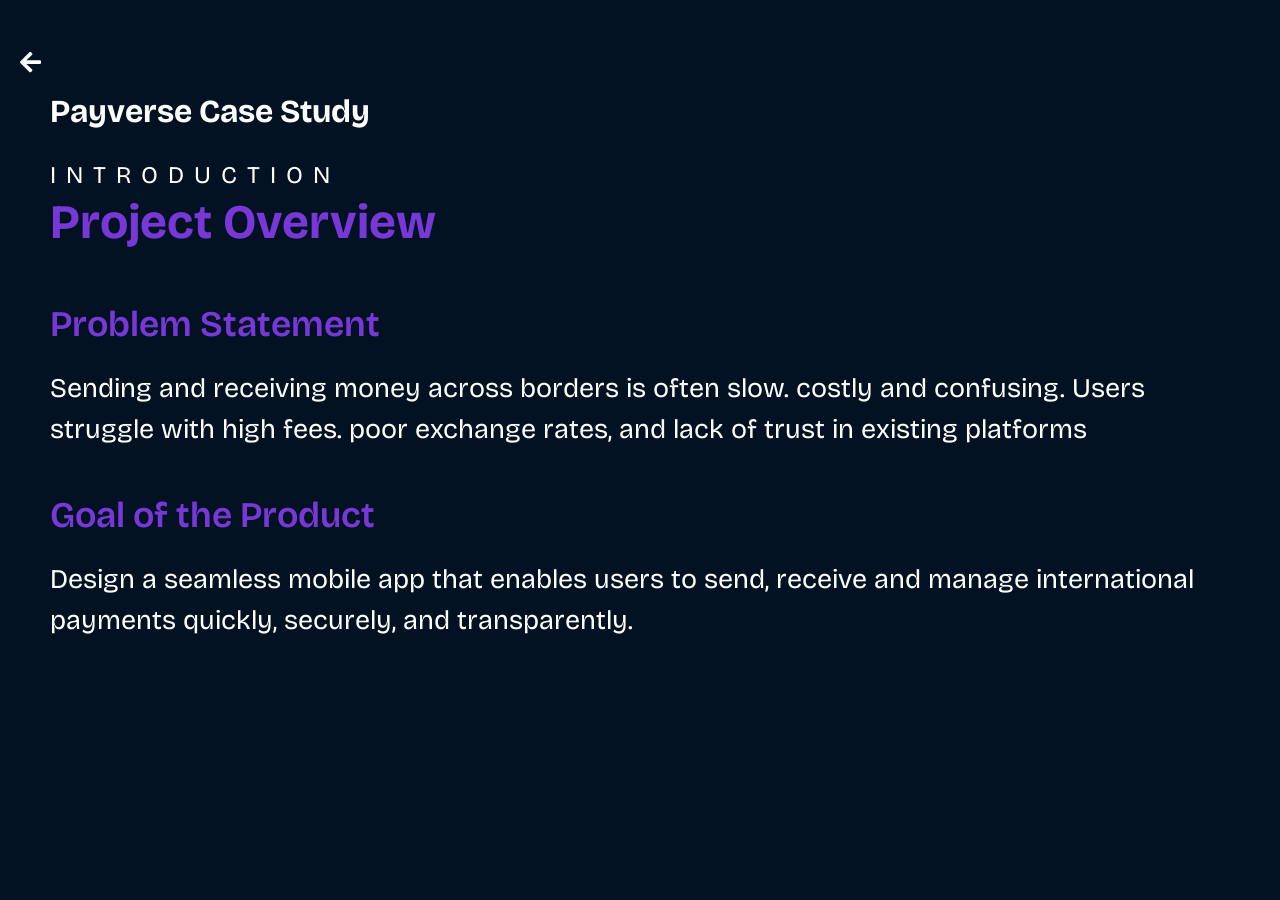
==== mobileCasestudy.html @ 52352f61 "part of the mobile case study" ====
<!DOCTYPE html>
<html lang="en">

<head>
    <meta charset="UTF-8">
    <meta name="viewport" content="width=device-width, initial-scale=1.0">
    <title>Meet Chris</title>
    <link rel="stylesheet" href="mobileCasestudy.css">
    <link rel="preconnect" href="https://fonts.googleapis.com">
    <link rel="preconnect" href="https://fonts.gstatic.com" crossorigin>
    <link
        href="https://fonts.googleapis.com/css2?family=Bricolage+Grotesque:wght@200;300;400;500;600;700;800&display=swap"
        rel="stylesheet">
    <link href='https://cdn.jsdelivr.net/npm/boxicons@2.0.5/css/boxicons.min.css' rel='stylesheet'>
    <link rel="stylesheet" href="https://cdnjs.cloudflare.com/ajax/libs/font-awesome/6.0.0-beta3/css/all.min.css">
    <link rel="stylesheet" href="https://cdnjs.cloudflare.com/ajax/libs/font-awesome/5.15.3/css/all.min.css"
        integrity="sha512-iBBXm8fW90+nuLcSKlbmrPcLa0OT92xO1BIsZ+ywDWZCvqsWgccV3gFoRBv0z+8dLJgyAHIhR35VZc2oM/gI1w=="
        crossorigin="anonymous" referrerpolicy="no-referrer" />
    <link href="https://cdn.jsdelivr.net/npm/bootstrap@5.3.6/dist/css/bootstrap.min.css" rel="stylesheet"
        integrity="sha384-4Q6Gf2aSP4eDXB8Miphtr37CMZZQ5oXLH2yaXMJ2w8e2ZtHTl7GptT4jmndRuHDT" crossorigin="anonymous">
</head>

<body>
    <div class="backArrow">
        <a href="/index.html">
            <i class="fas fa-arrow-left"></i>
        </a>
    </div>
    <main>
        <div class="introduction">
            <p>Payverse Case Study</p>
            <p>INTRODUCTION</p>
            <p>Project Overview</p>
        </div>

        <div class="con" style="margin-top: 20px;">
            <p class="con-title">Problem Statement</p>
            <p class="con-info">
                Sending and receiving money across borders is often slow. costly and confusing. Users struggle with high
                fees. poor exchange rates, and lack of trust in existing platforms
            </p>
        </div>
        <div class="con" style="margin-top: 20px;">
            <p class="con-title">Goal of the Product</p>
            <p class="con-info">
                Design a seamless mobile app that enables users to send, receive and manage international payments
                quickly, securely, and transparently.
            </p>
        </div>
    </main>
</body>

</html>
---- mobileCasestudy.css ----
* {
    margin: 0;
    padding: 0;
    box-sizing: border-box;
}

body {
    font-family: 'Bricolage Grotesque', sans-serif !important;
    background-color: #021222 !important;
}

.backArrow {
    margin-top: 50px;
    margin-left: 20px;
}

@media screen and (max-width: 768px) {
    .backArrow {
        margin-top: 25px;
        margin-left: 10px;
    }

    .backArrow a i {
        font-size: 10px;
    }
}

.backArrow a {
    color: white;
}

.backArrow a i {
    font-size: 24px;
}

main {
    padding: 10px 50px 50px 50px;
}

@media screen and (max-width: 768px) {
    main {
        padding: 10px 20px 20px 30px;
    }
}

@media screen and (max-width: 500px) {
    main {
        padding: 10px 10px 10px 10px;
    }
}


.introduction :nth-child(3) {
    font-weight: bolder;
    color: #7838D8;
    font-size: 48px;
}

.introduction :nth-child(2) {
    font-size: 24px;
    color: white;
    letter-spacing: 10px;
    margin-bottom: -7px;
}

.introduction :nth-child(1) {
    font-size: 32px;
    color: white;
    font-weight: bold;
    padding-bottom: 5px;
}

@media screen and (max-width: 768px) {

    .introduction :nth-child(3) {
        font-weight: bolder;
        color: #7838D8;
        font-size: 43px;

    }

    .introduction :nth-child(2) {
        font-size: 20px;
        color: white;
        letter-spacing: 10px;
    }

    .introduction :nth-child(1) {
        font-size: 24px;
        color: white;
    }
}

@media screen and (max-width: 425px) {



    .introduction :nth-child(3) {
        font-weight: bolder;
        color: #7838D8;
        font-size: 30px;
    }

    .introduction :nth-child(2) {
        font-size: 14px;
        color: white;
        letter-spacing: 6px;
    }

    .introduction :nth-child(1) {
        font-size: 18px;
        color: white;
    }
}

.con {
    color: white;
    padding-top: 20px;
}

.con-title {
    color: #7838D8;
    font-size: 36px;
    font-weight: 600;
}

.con-info {
    font-size: 27px;
    padding: 0;
}

@media screen and (max-width: 768px) {
    .con-info {
        font-size: 22px;
        padding: 15px 0;
    }

    .con-title {
        font-size: 30px;
    }

}

@media screen and (max-width: 500px) {
    .con-info {
        font-size: 18px;
        padding: 5px 0;
    }

    .con-title {
        font-size: 28px;
    }

}
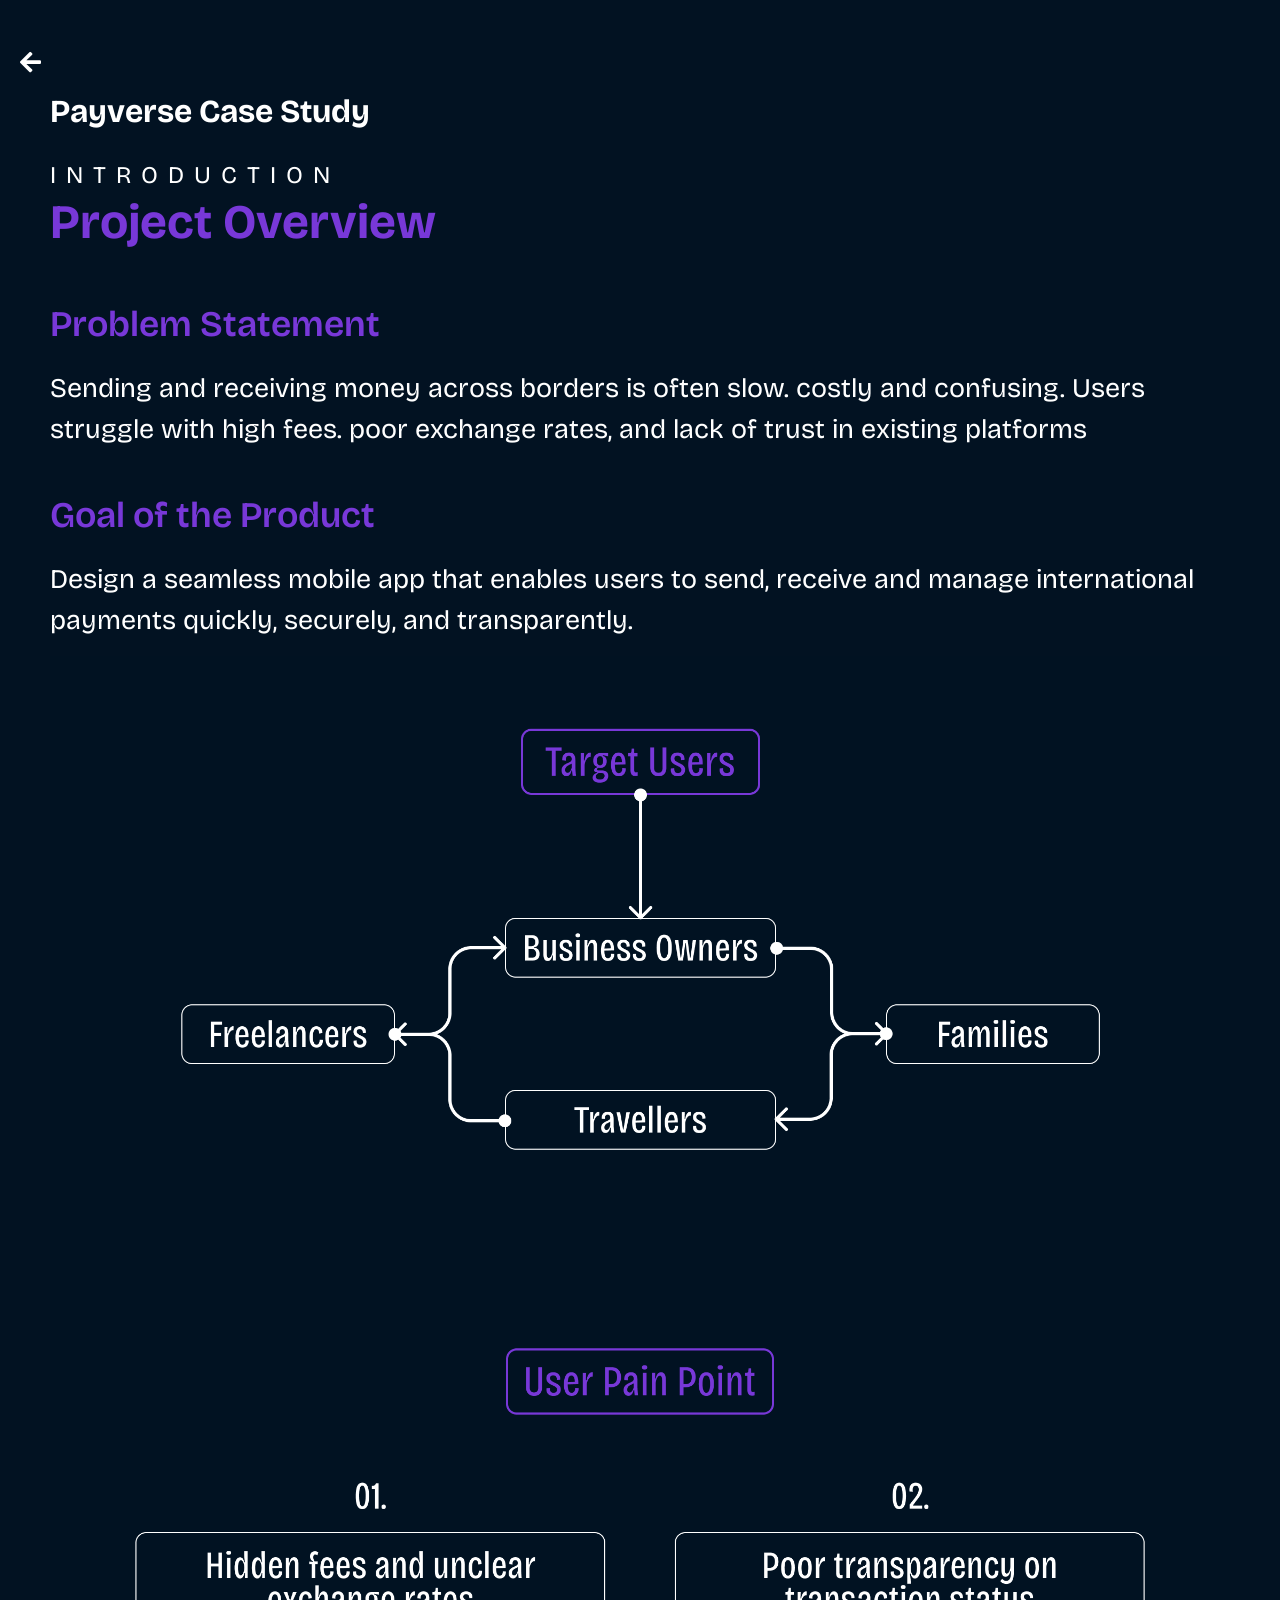
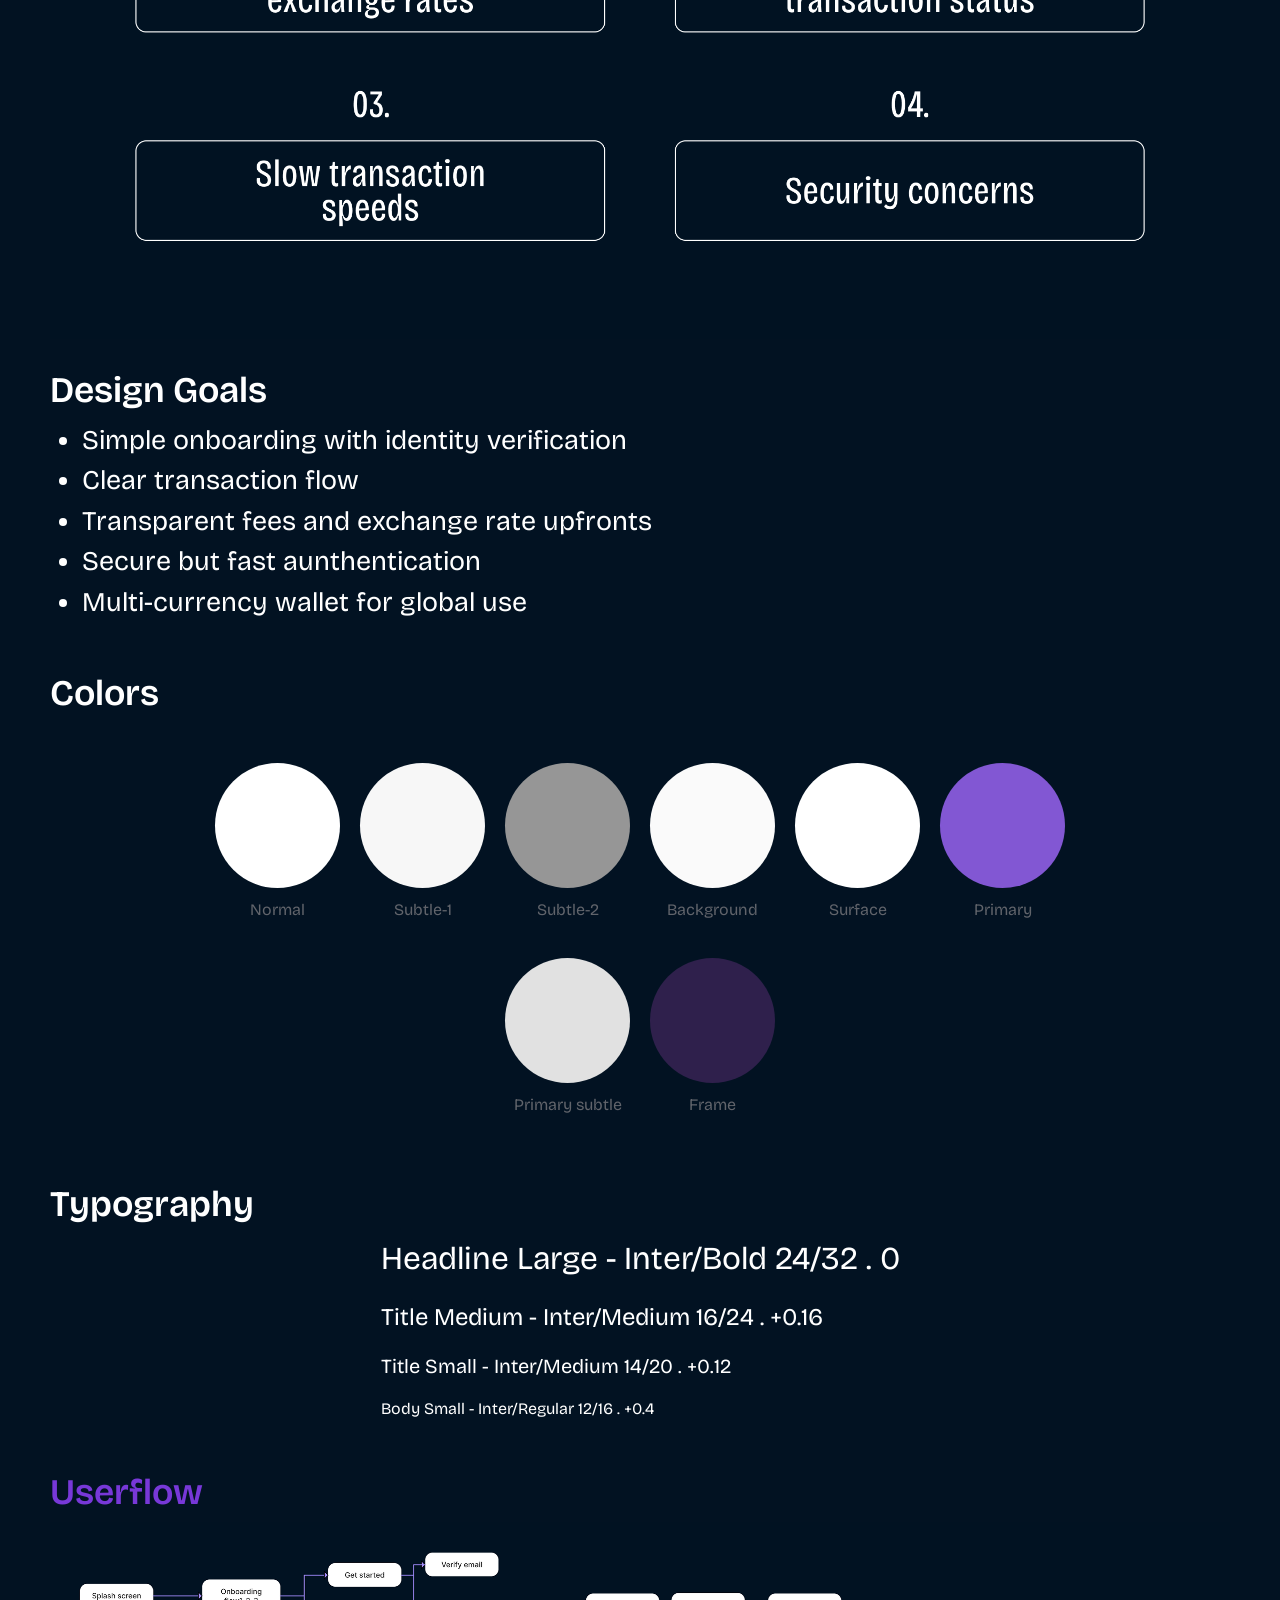
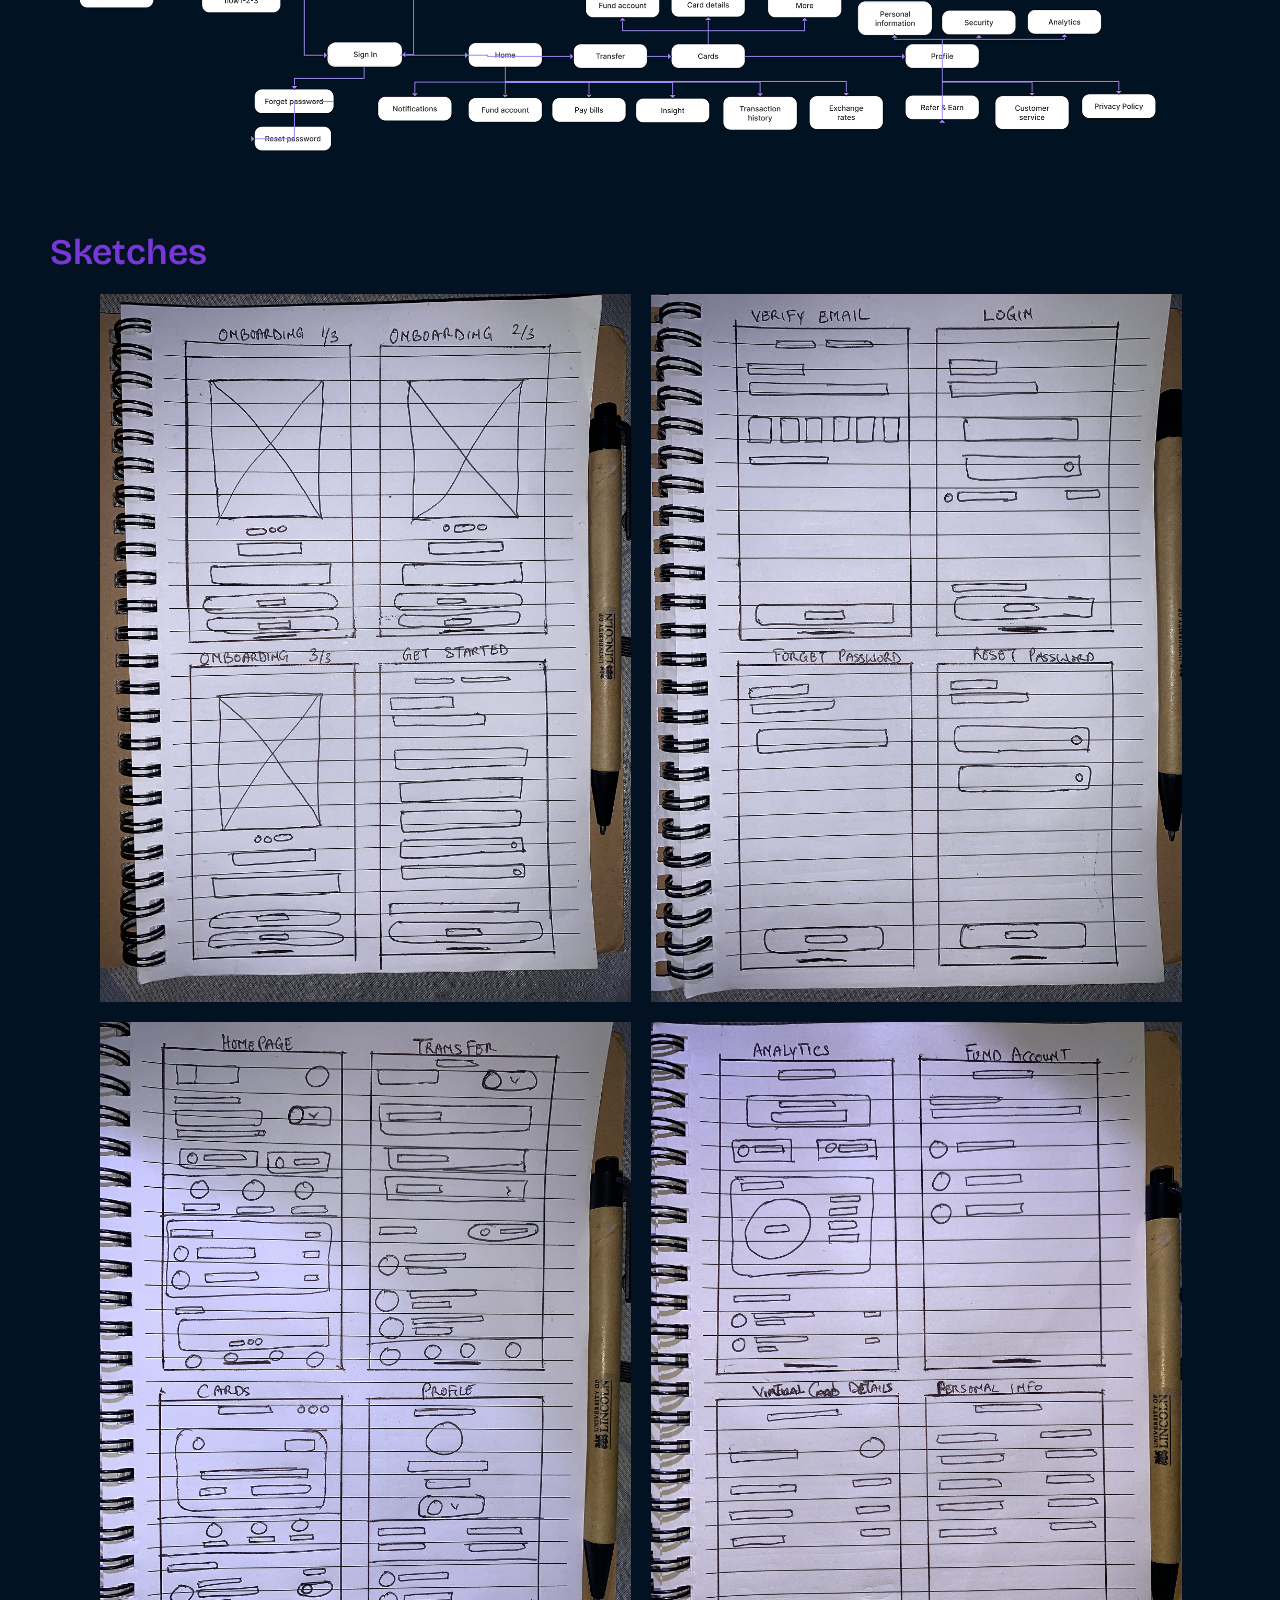
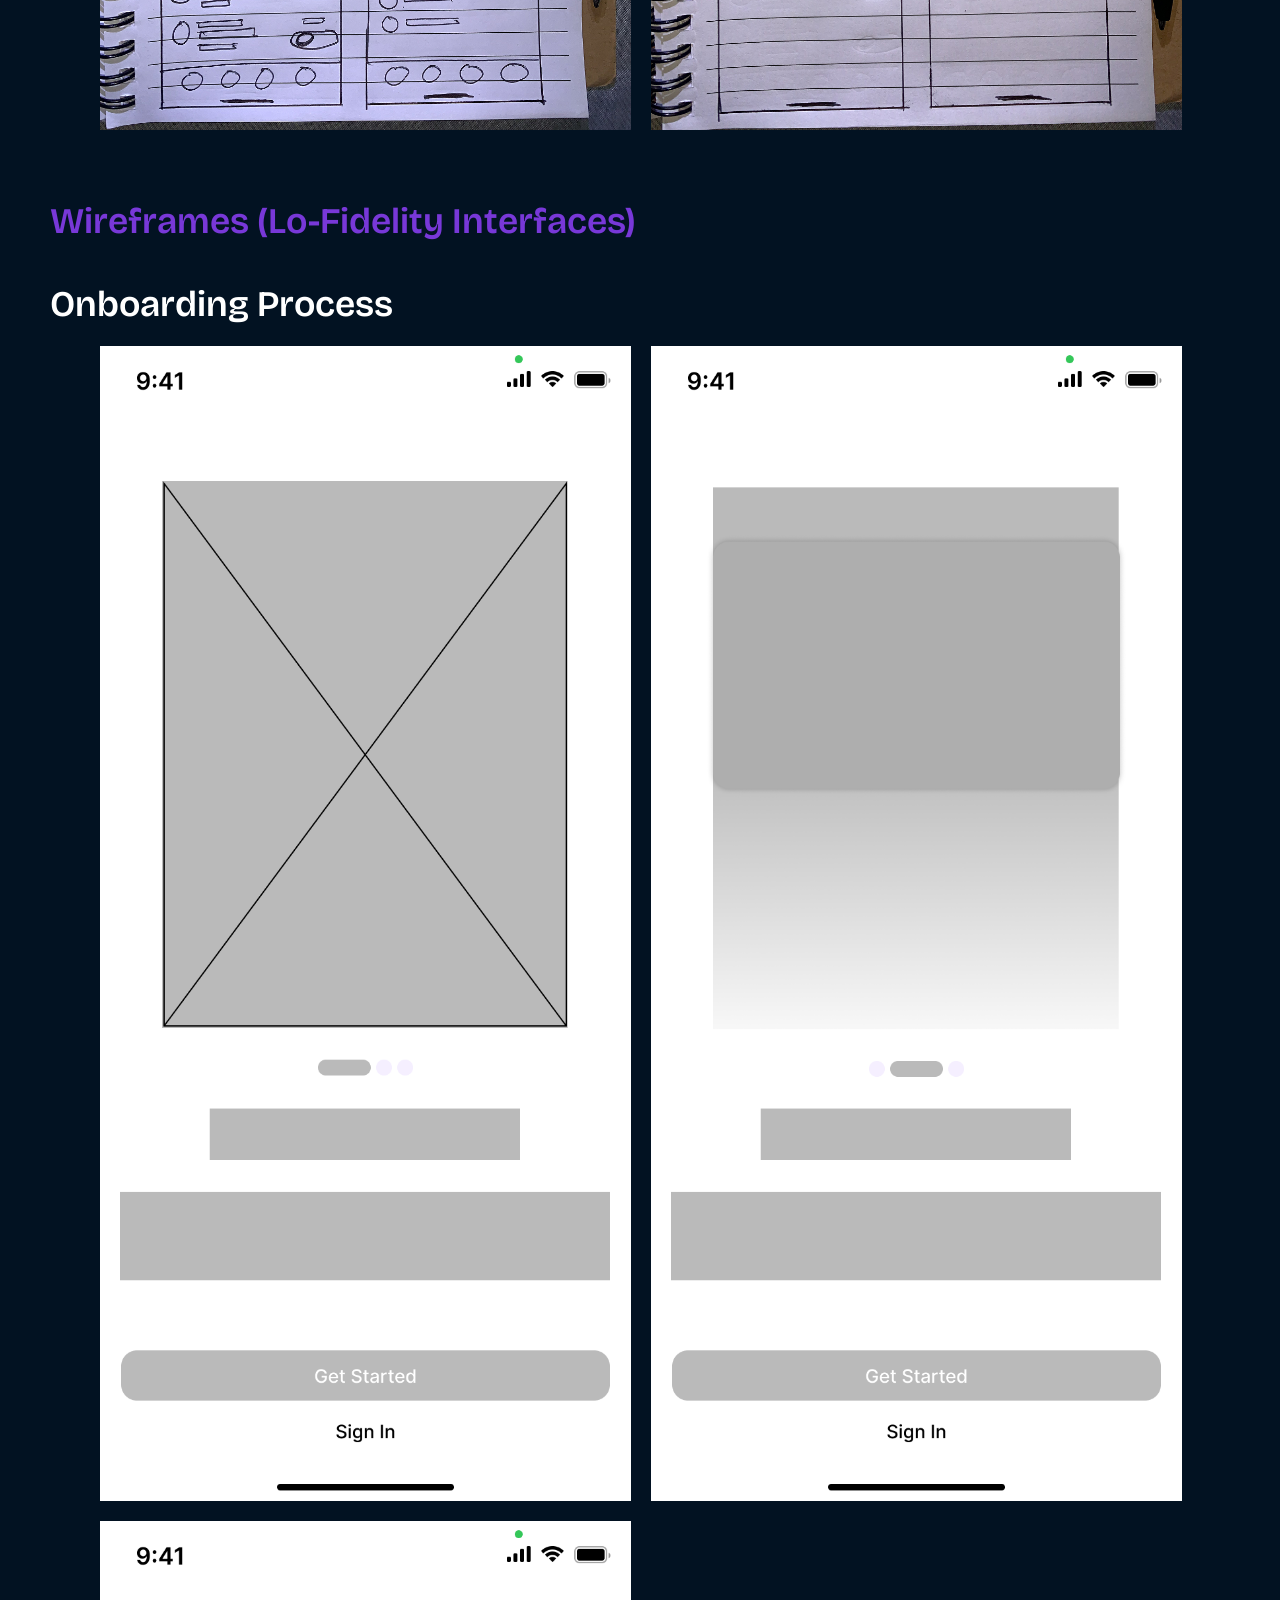
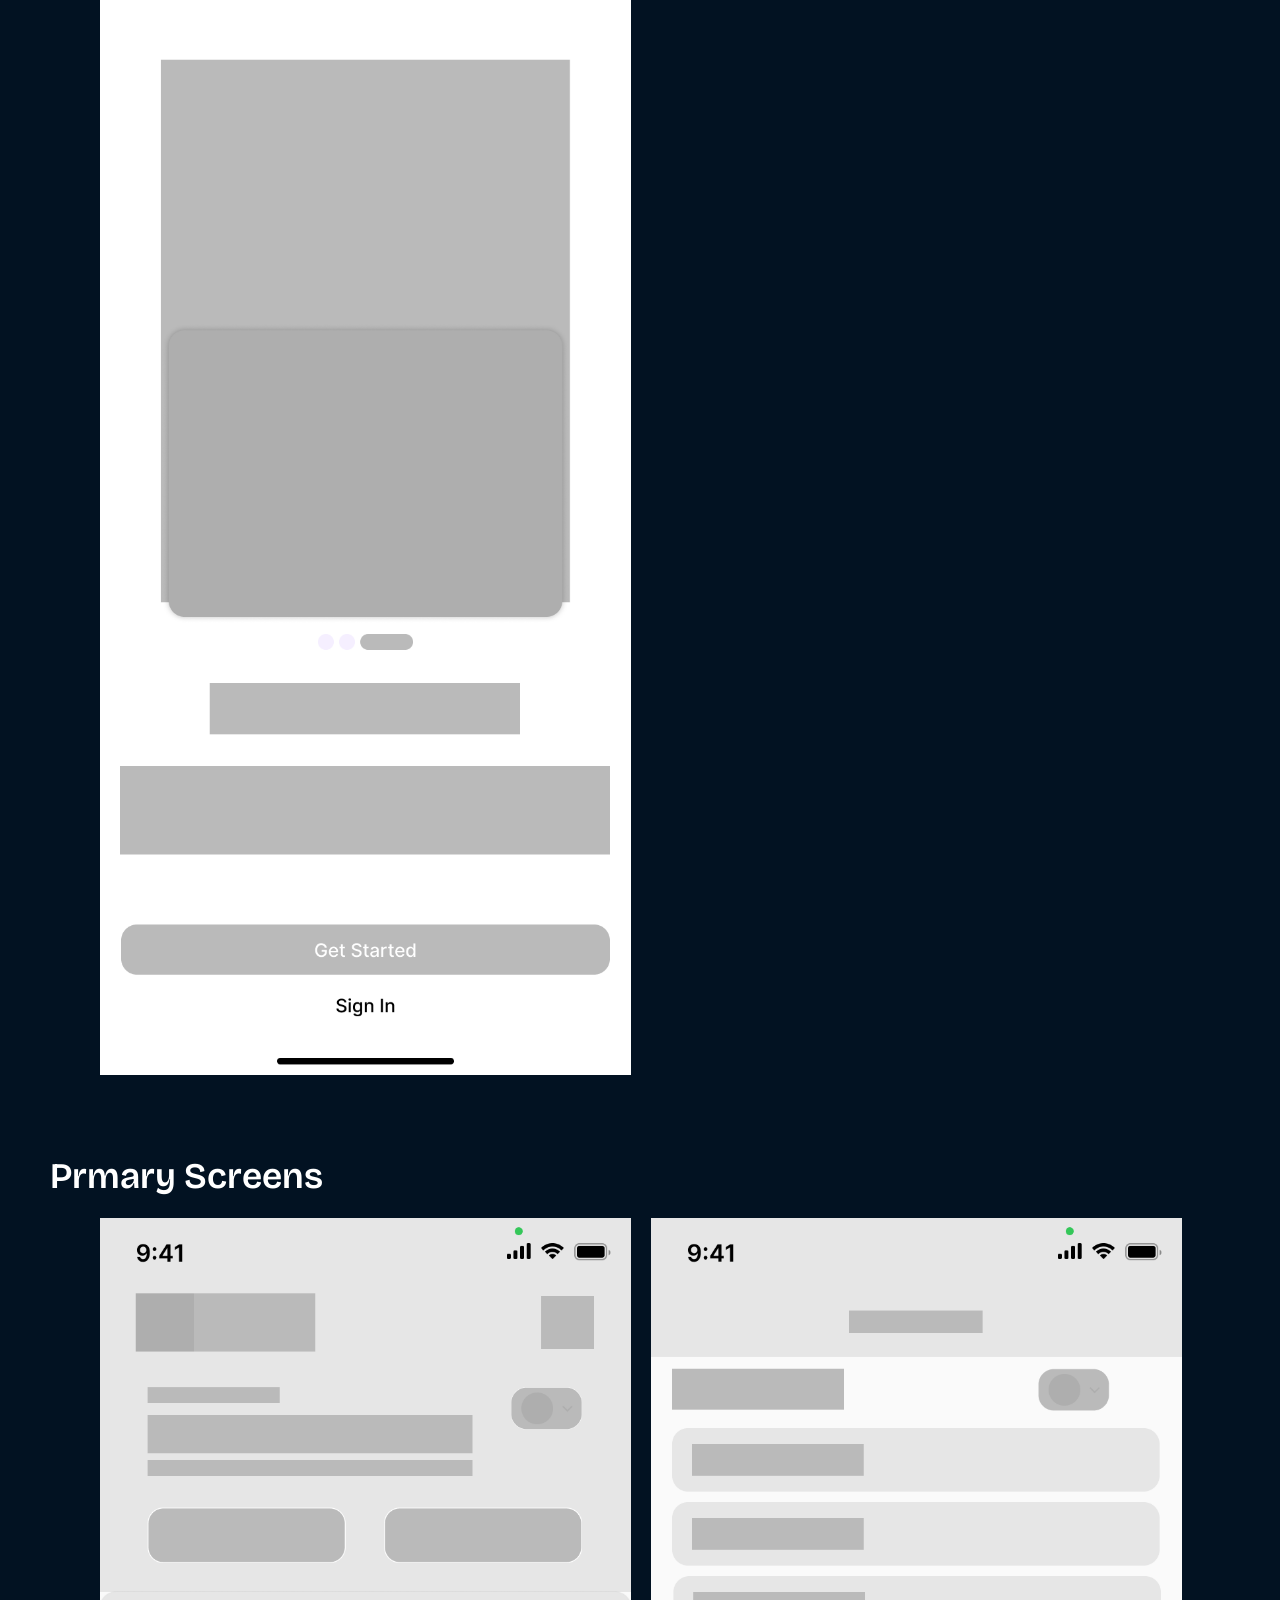
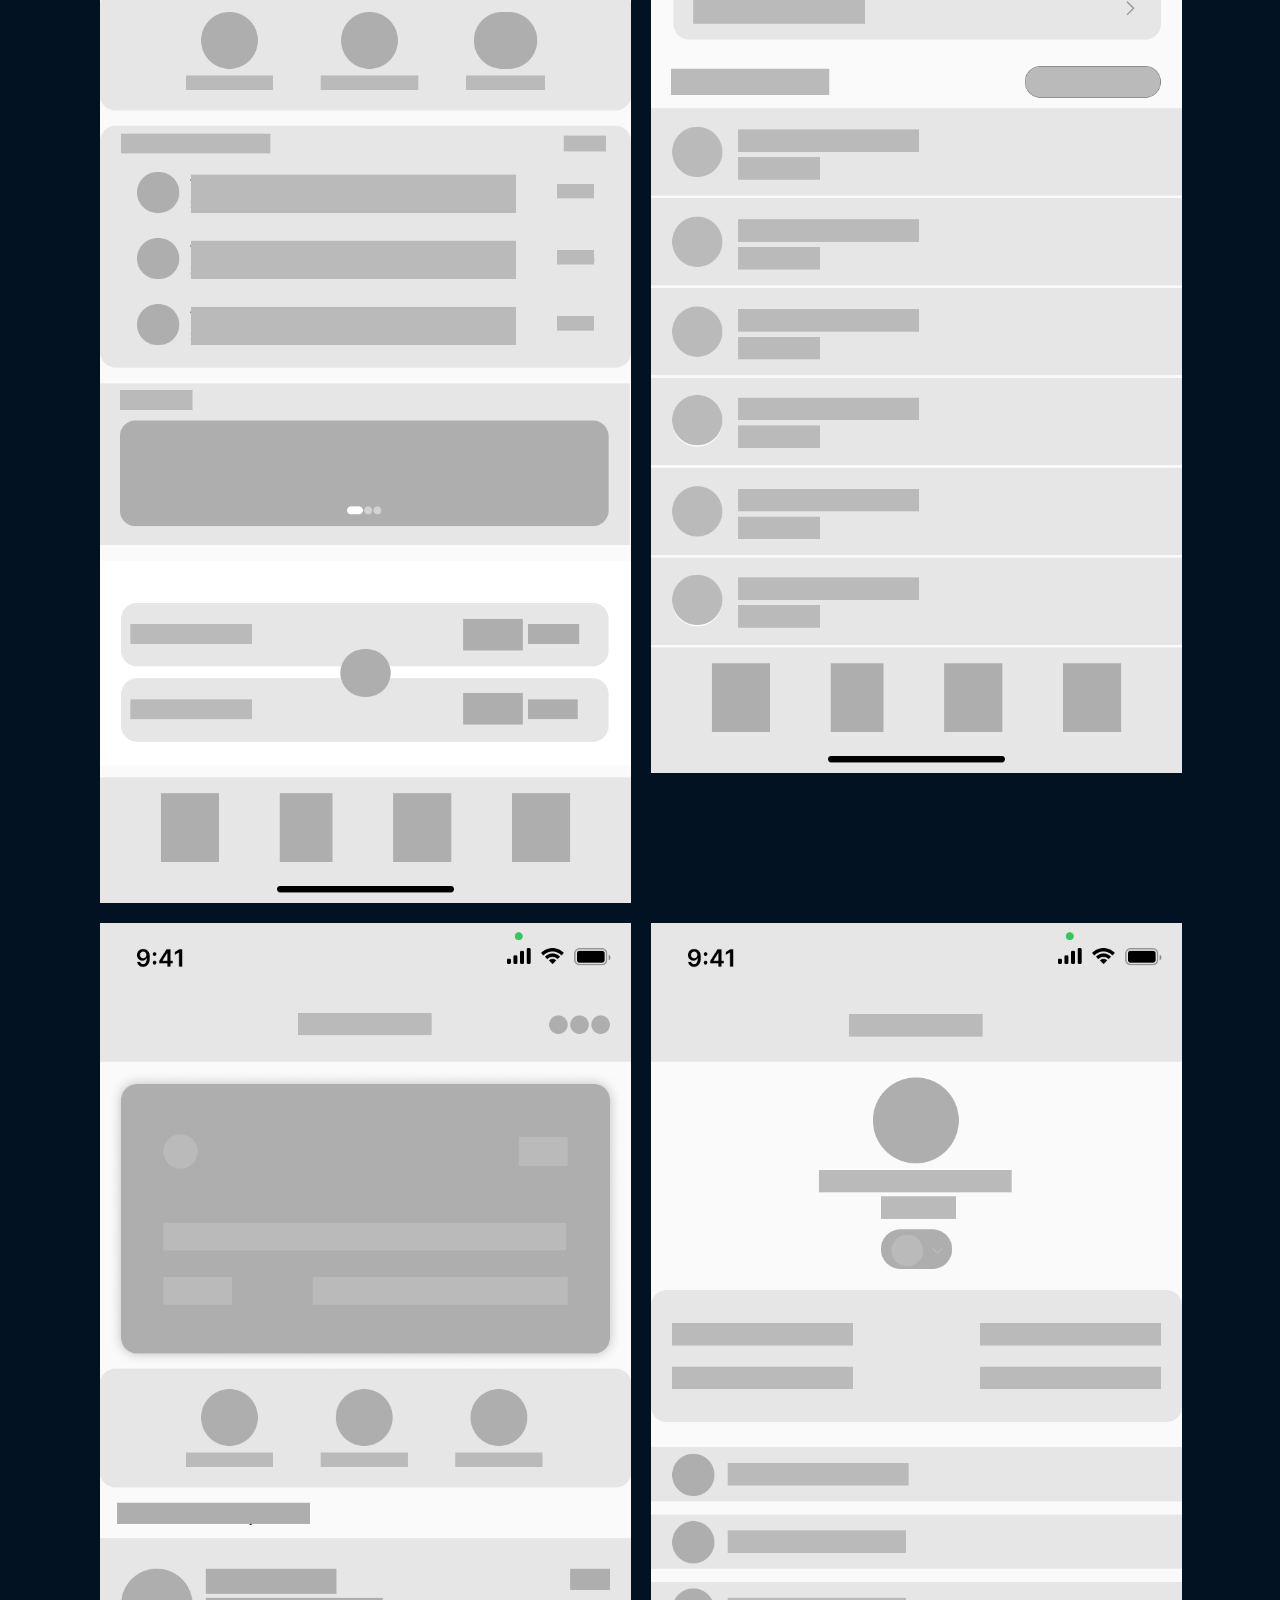
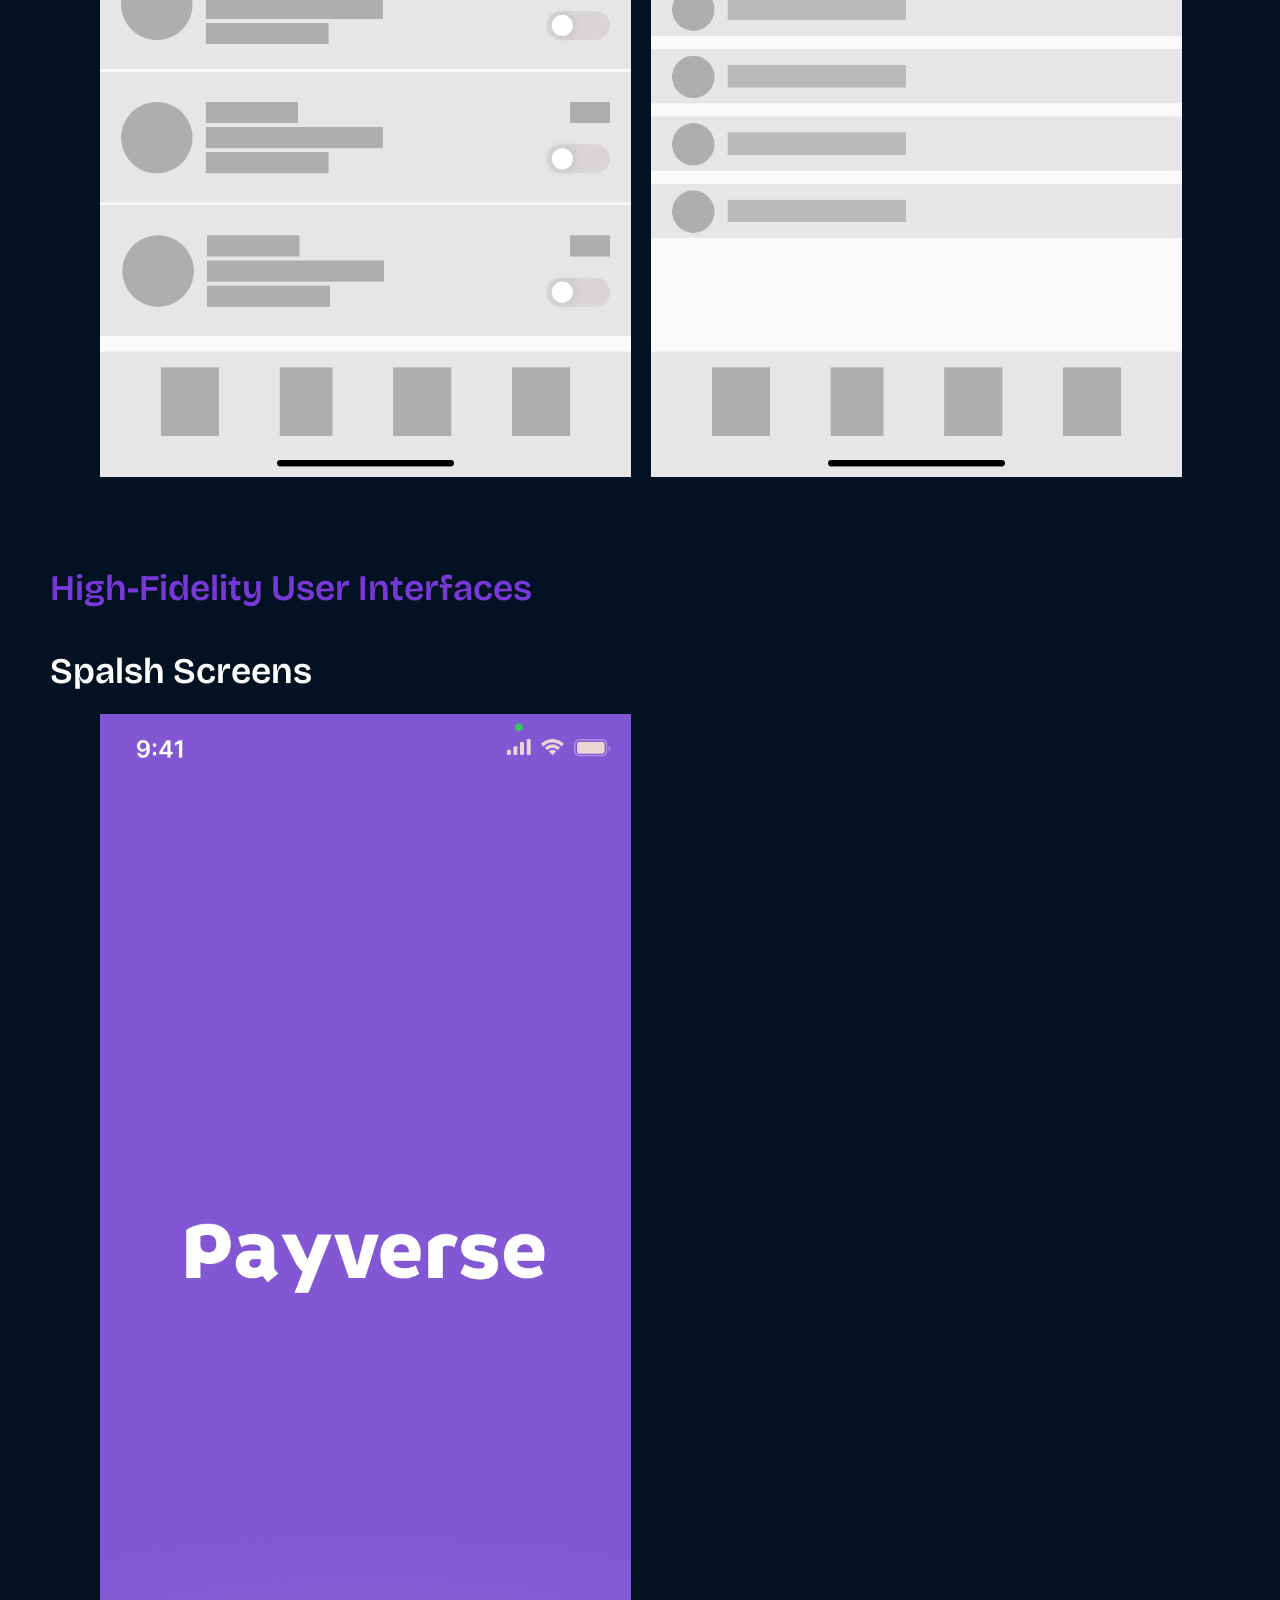
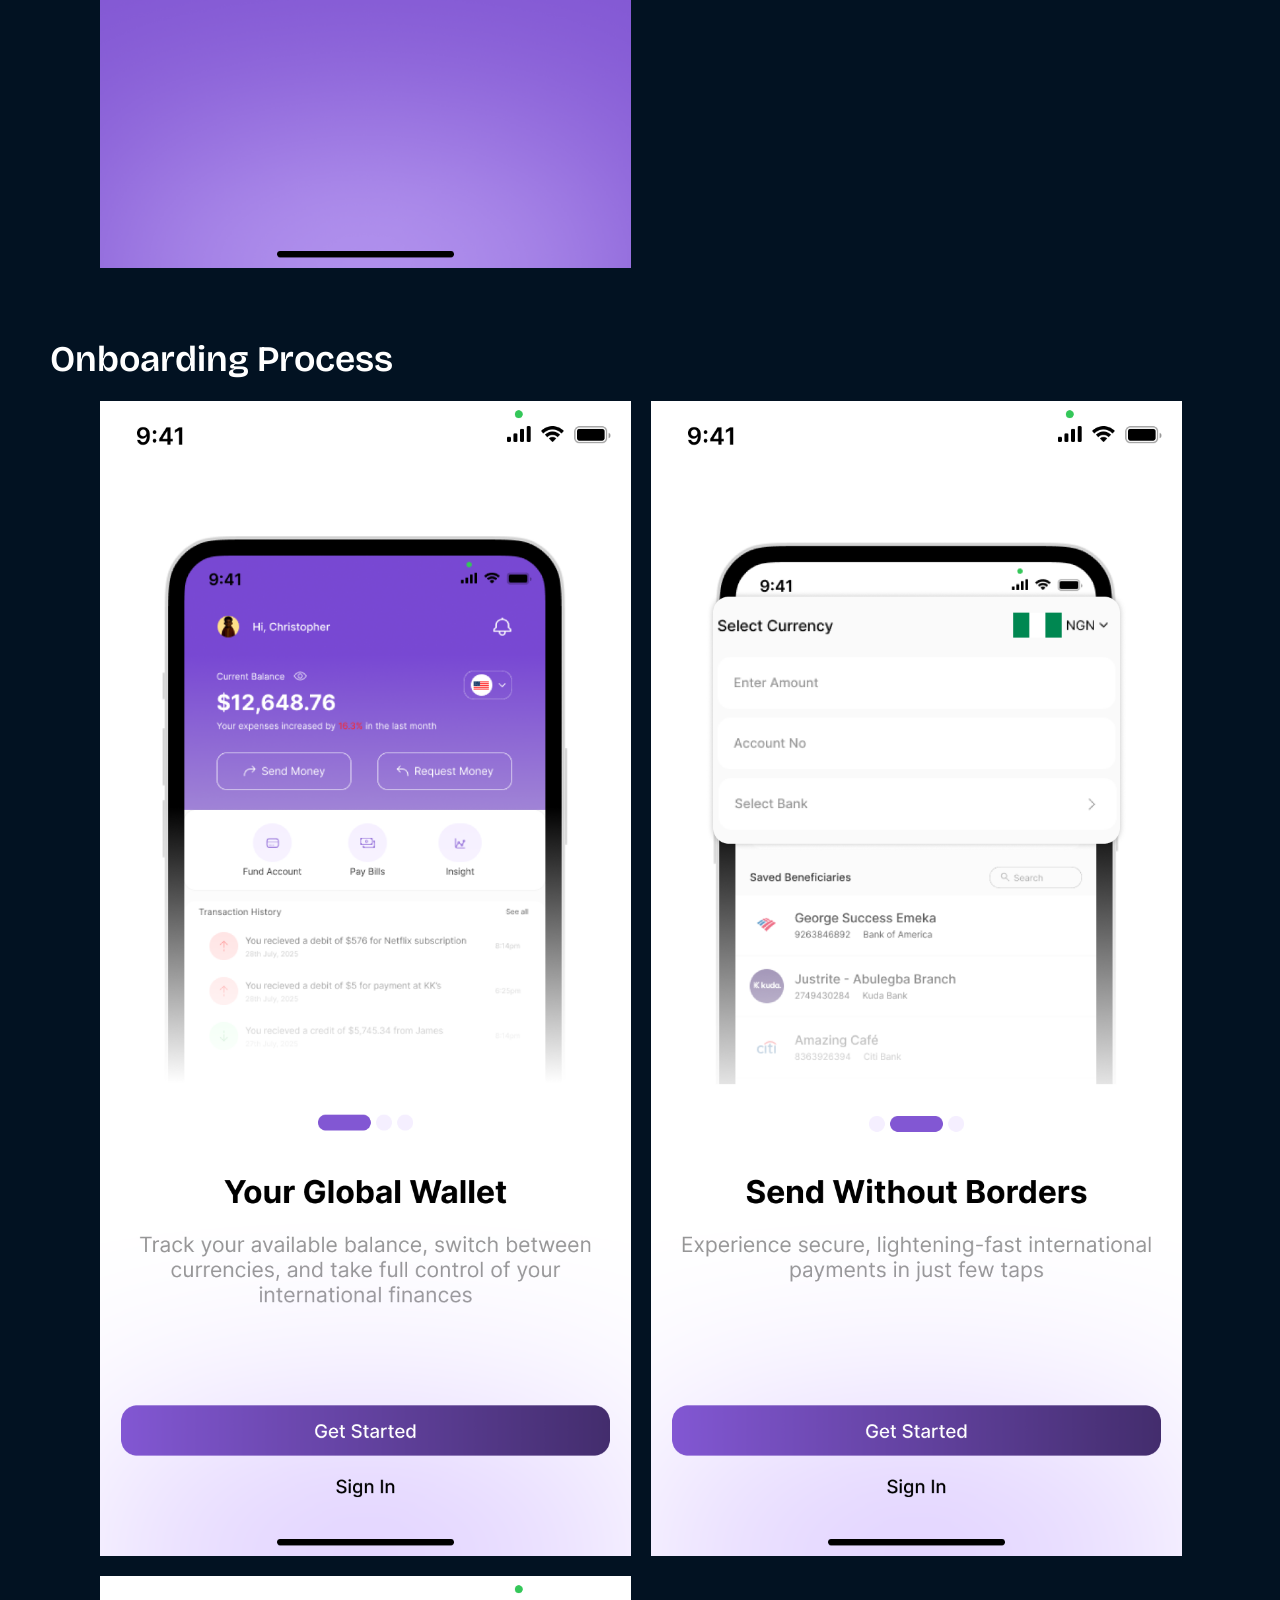
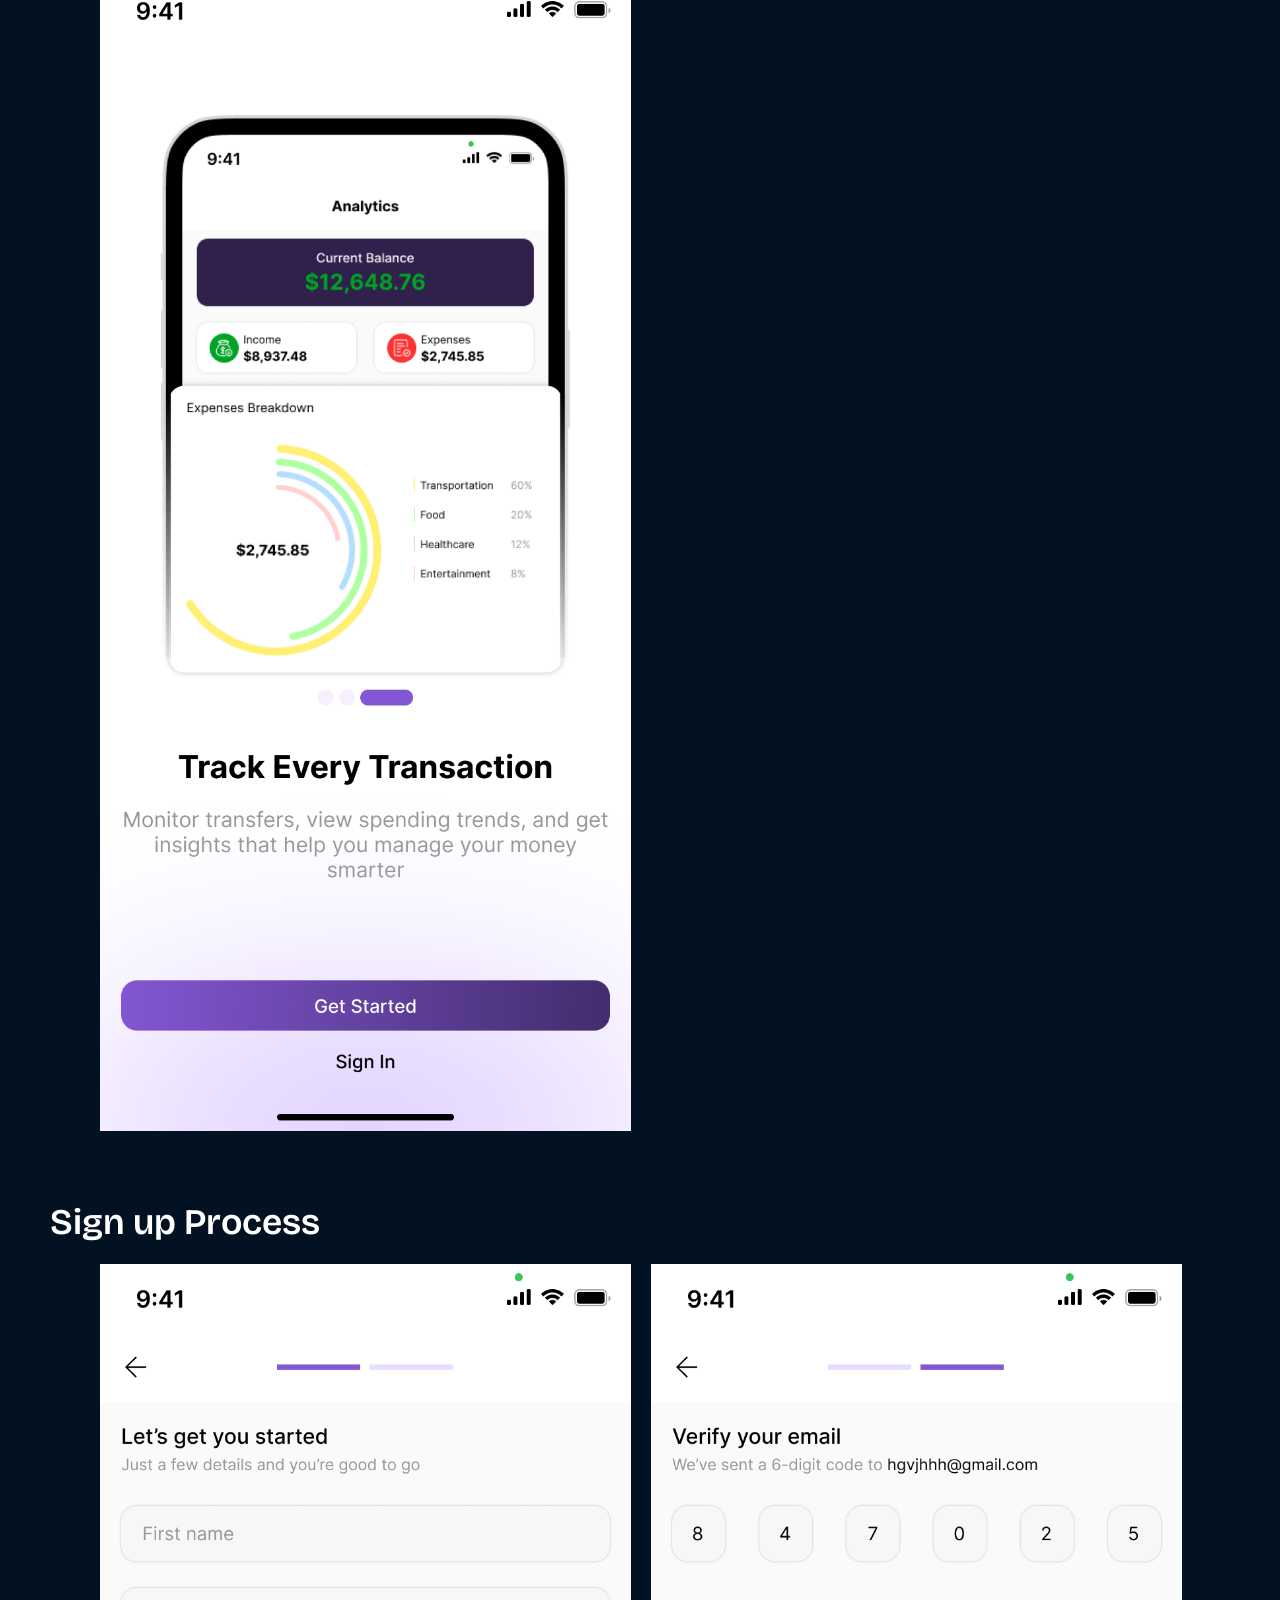
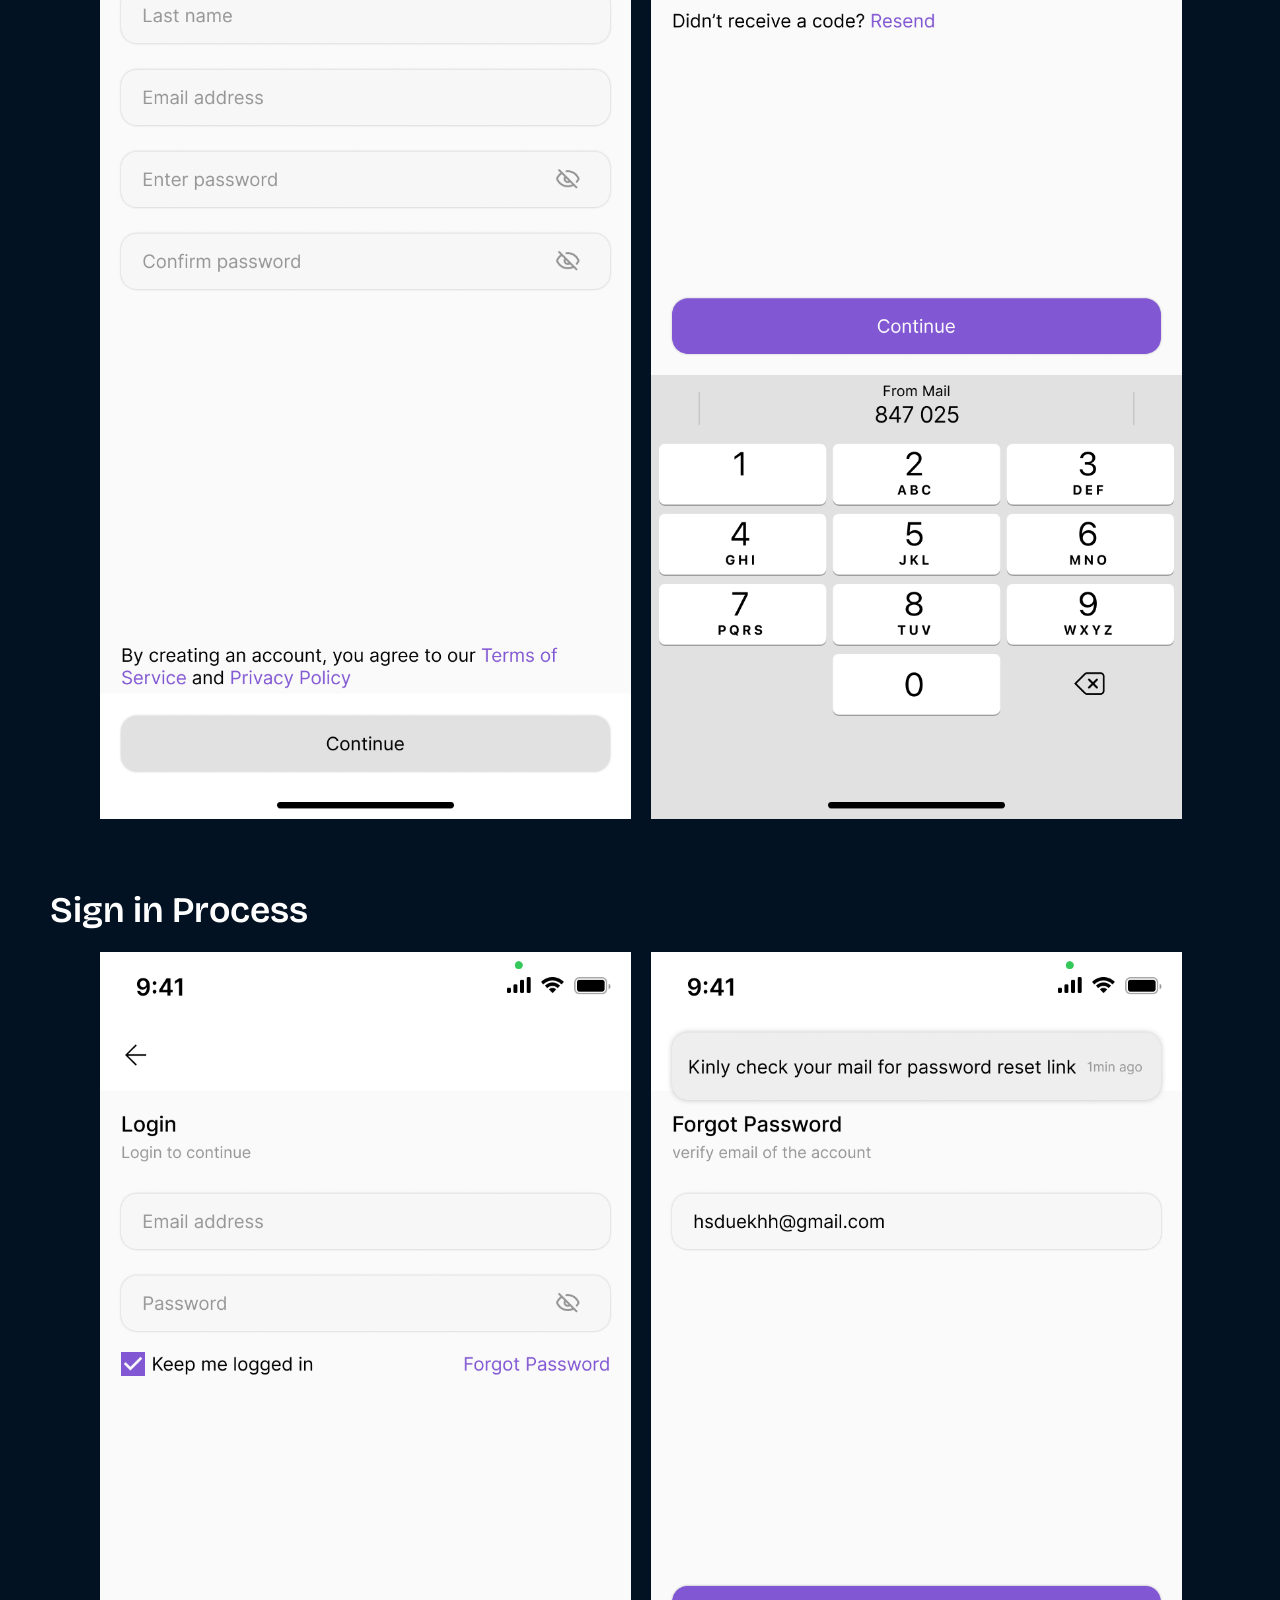
==== commit 9321514a: "al done with mobie case study" ====
--- a/mobileCasestudy.html
+++ b/mobileCasestudy.html
@@ -47,7 +47,283 @@
                 quickly, securely, and transparently.
             </p>
         </div>
+
+        <div>
+            <img src="./images/targetuser2.png" alt="" width="100%">
+        </div>
+        <div>
+            <img src="./images/userpainpoint2.png" alt="" width="100%">
+        </div>
+        <div style="color: white;">
+            <h2 class="con-title" style="color: white; margin-top: 30px;">
+                Design Goals
+            </h2>
+            <ul>
+                <li class="con-info">Simple onboarding with identity verification</li>
+                <li class="con-info">Clear transaction flow</li>
+                <li class="con-info">Transparent fees and exchange rate upfronts</li>
+                <li class="con-info">Secure but fast aunthentication</li>
+                <li class="con-info">Multi-currency wallet for global use</li>
+            </ul>
+        </div>
+
+        <h2 class="con-title" style="color: white; margin-top: 50px;">
+            Colors
+        </h2>
+        <div class="colors">
+            <div class="color">
+                <div></div>
+                <p>Normal</p>
+            </div>
+
+            <div class="color">
+                <div style="background-color: #F7F7F7;"></div>
+                <p>Subtle-1</p>
+            </div>
+
+            <div class="color">
+                <div style="background-color: #969696;"></div>
+                <p>Subtle-2</p>
+            </div>
+
+            <div class="color">
+                <div style="background-color: #FAFAFA;"></div>
+                <p>Background</p>
+            </div>
+
+            <div class="color">
+                <div></div>
+                <p>Surface</p>
+            </div>
+
+            <div class="color">
+                <div style="background-color: #8257D3;"></div>
+                <p>Primary</p>
+            </div>
+
+            <div class="color">
+                <div style="background-color: #E1E1E1;"></div>
+                <p>Primary subtle</p>
+            </div>
+
+            <div class="color">
+                <div style="background-color: #2F204C;"></div>
+                <p>Frame</p>
+            </div>
+        </div>
+
+        <h2 class="con-title" style="color: white; margin-top: 50px;">
+            Typography
+        </h2>
+        <div style="color: white;" class="typo">
+            <p style="font-size: 32px;">Headline Large - Inter/Bold 24/32 . 0</p>
+            <p style="font-size: 24px; ">Title Medium - Inter/Medium 16/24 . +0.16 </p>
+            <p style="font-size: 20px; ">Title Small - Inter/Medium 14/20 . +0.12 </p>
+            <p style="font-size: 16px; ">Body Small - Inter/Regular 12/16 . +0.4 </p>
+        </div>
+
+        <h2 class="con-title" style="margin-top: 50px;">
+            Userflow
+        </h2>
+        <div>
+            <img src="./images/userflow2.png" alt="" width="100%">
+        </div>
+        <h2 class="con-title" style="margin-top: 50px; margin-bottom: 20px;">
+            Sketches
+        </h2>
+        <div class="sketch img">
+            <div style="display:inline-block;">
+                <img src="./images/sketch1.png" alt="" width="100%">
+            </div>
+            <div style="display:inline-block;">
+                <img src="./images/sketch2.png" alt="" width="100%">
+            </div>
+            <div style="display:inline-block;">
+                <img src="./images/sketch3.png" alt="" width="100%">
+            </div>
+            <div style="display:inline-block;">
+                <img src="./images/sketch4.png" alt="" width="100%">
+            </div>
+        </div>
+
+        <h2 class="con-title" style="margin-top: 70px;">
+            Wireframes (Lo-Fidelity Interfaces)
+        </h2>
+        <h2 class="con-title" style="margin-top: 40px; color: white; margin-bottom: 20px;">
+            Onboarding Process
+        </h2>
+
+        <div class="lofi img">
+            <div style="display:inline-block;">
+                <img src="./images/lofi1.png" alt="" width="100%">
+            </div>
+            <div style="display:inline-block;">
+                <img src="./images/lofi2.png" alt="" width="100%">
+            </div>
+            <div style="display:inline-block;">
+                <img src="./images/lofi3.png" alt="" width="100%">
+            </div>
+        </div>
+
+        <h2 class="con-title" style="margin-top: 80px; margin-bottom: 20px; color: white;">
+            Prmary Screens
+        </h2>
+
+        <div class="primary img">
+            <div style="display:inline-block;">
+                <img src="./images/primary1.png" alt="" width="100%">
+            </div>
+            <div style="display:inline-block;">
+                <img src="./images/primary2.png" alt="" width="100%">
+            </div>
+            <div style="display:inline-block;">
+                <img src="./images/primary3.png" alt="" width="100%">
+            </div>
+            <div style="display:inline-block;">
+                <img src="./images/primary4.png" alt="" width="100%">
+            </div>
+        </div>
+
+        <h2 class="con-title" style="margin-top: 90px;">
+            High-Fidelity User Interfaces
+        </h2>
+        <h2 class="con-title" style="margin-top: 40px; color: white; margin-bottom: 20px;">
+            Spalsh Screens
+        </h2>
+        <div class="img">
+            <div style="display:inline-block;">
+                <img src="./images/splash.png" alt="" width="100%">
+            </div>
+        </div>
+
+        <h2 class="con-title" style="margin-top: 70px; color: white; margin-bottom: 20px;">
+            Onboarding Process
+        </h2>
+
+        <div class="primary img">
+            <div style="display:inline-block;">
+                <img src="./images/onb1.png" alt="" width="100%">
+            </div>
+            <div style="display:inline-block;">
+                <img src="./images/onb2.png" alt="" width="100%">
+            </div>
+            <div style="display:inline-block;">
+                <img src="./images/onb3.png" alt="" width="100%">
+            </div>
+        </div>
+
+        <h2 class="con-title" style="margin-top: 70px; color: white; margin-bottom: 20px;">
+            Sign up Process
+        </h2>
+
+        <div class="primary img">
+            <div style="display:inline-block;">
+                <img src="./images/Signup1.png" alt="" width="100%">
+            </div>
+            <div style="display:inline-block;">
+                <img src="./images/Signup2.png" alt="" width="100%">
+            </div>
+        </div>
+
+        <h2 class="con-title" style="margin-top: 70px; color: white; margin-bottom: 20px;">
+            Sign in Process
+        </h2>
+
+        <div class="primary img">
+            <div style="display:inline-block;">
+                <img src="./images/Signin1.png" alt="" width="100%">
+            </div>
+            <div style="display:inline-block;">
+                <img src="./images/Signin2.png" alt="" width="100%">
+            </div>
+            <div style="display:inline-block;">
+                <img src="./images/Signin3.png" alt="" width="100%">
+            </div>
+        </div>
+
+        <h2 class="con-title" style="margin-top: 70px; color: white; margin-bottom: 20px;">
+            Primary Screens
+        </h2>
+
+        <div class="primary img">
+            <div style="display:inline-block;">
+                <img src="./images/pri1.png" alt="" width="100%">
+            </div>
+            <div style="display:inline-block;">
+                <img src="./images/pri2.png" alt="" width="100%">
+            </div>
+            <div style="display:inline-block;">
+                <img src="./images/pri3.png" alt="" width="100%">
+            </div>
+            <div style="display:inline-block;">
+                <img src="./images/pri4.png" alt="" width="100%">
+            </div>
+        </div>
+
+        <h2 class="con-title" style="margin-top: 70px; color: white; margin-bottom: 20px;">
+            Other Screens
+        </h2>
+        <div class="primary img">
+            <div style="display:inline-block;">
+                <img src="./images/oth1.png" alt="" width="100%">
+            </div>
+            <div style="display:inline-block;">
+                <img src="./images/oth2.png" alt="" width="100%">
+            </div>
+            <div style="display:inline-block;">
+                <img src="./images/oth3.png" alt="" width="100%">
+            </div>
+            <div style="display:inline-block;">
+                <img src="./images/oth4.png" alt="" width="100%">
+            </div>
+            <div style="display:inline-block;">
+                <img src="./images/oth5.png" alt="" width="100%">
+            </div>
+            <div style="display:inline-block;">
+                <img src="./images/oth6.png" alt="" width="100%">
+            </div>
+        </div>
+
+        <section class="contact" id="contact">
+            <div class="form-container">
+                <p>GET IN TOUCH</p>
+                <h1>Contact.</h1>
+                <form target="_blank" action="https://formsubmit.co/987a7e7a7b705972b32bbd9bf30fa840" method="post">
+                    <label for="fullName">Full Name</label>
+                    <input type="text" id="fullName" placeholder="Full Name" required>
+                    <label for="email">Email</label>
+                    <input type="email" id="email" placeholder="Email Address" required>
+                    <label for="message">Message</label>
+                    <textarea id="message" placeholder="Type your message here" required></textarea>
+                    <button type="submit">Send</button>
+                </form>
+            </div>
+        </section>
     </main>
+
+    <footer>
+        <div class="footer-con">
+            <h1>
+                Thank You.
+            </h1>
+
+            <div>
+                <h2 style="color: #7838D8; font-weight: bold;">Contact</h2>
+                <p><i class="fas fa-map-marker" style="margin-right: 10px !important;"></i> Lagos, Nigeria</p>
+                <p><i class="fas fa-phone-alt" style="margin-right: 10px !important;"></i> +234 813 791 7552</p>
+                <p><i class="fas fa-envelope" style="margin-right: 10px !important;"></i>
+                    bamidelechristopher18@gmail.com</p>
+
+            </div>
+        </div>
+
+        <hr>
+        <p class="copy">@ [2025]. All rights reserved.</p>
+    </footer>
+
+    <script src="three.r134.min.js"></script>
+    <script src="vanta.globe.min.js"></script>
+    <script src="scripts.js"></script>
 </body>
 
 </html>
--- a/mobileCasestudy.css
+++ b/mobileCasestudy.css
@@ -151,4 +151,256 @@
         font-size: 28px;
     }
 
+}
+
+.colors {
+    display: flex;
+    padding-top: 40px;
+    gap: 20px;
+    width: 80%;
+    margin: 0 auto;
+    flex-wrap: wrap;
+    justify-content: center;
+    /* background-color: aqua; */
+}
+
+.color div {
+    background-color: white;
+    width: 125px;
+    height: 125px;
+    border-radius: 100%;
+    margin-bottom: 10px;
+}
+
+.color p {
+    font-size: 16px;
+    color: #61646B;
+    text-align: center;
+}
+
+.typo {
+    width: fit-content;
+    margin: 0 auto;
+}
+
+.img {
+    display: flex;
+    flex-wrap: wrap;
+    gap: 20px;
+    margin-left: 50px;
+}
+
+.img div {
+    width: 47%;
+    vertical-align: top;
+}
+
+@media screen and (max-width: 768px) {
+    .img {
+        margin-left: 20px;
+    }
+}
+
+@media screen and (max-width: 425px) {
+    .img {
+        margin-left: 7px;
+    }
+}
+
+.contact {
+    padding: 100px 50px;
+    color: white;
+}
+
+.form-container {
+    width: 40%;
+    display: flex;
+    flex-direction: column;
+    gap: 20px;
+    padding: 50px 50px;
+    background-color: #180B2D;
+    border-radius: 30px;
+    margin-left: 110px !important;
+}
+
+.form-container p {
+    color: #CECECE;
+    font-weight: 200;
+}
+
+form button {
+    width: 97px;
+    height: 38px;
+    border-radius: 10px;
+    background-color: #200E3C;
+    color: white;
+}
+
+.form-container h1 {
+    font-weight: bolder;
+}
+
+form {
+    display: flex;
+    flex-direction: column;
+    gap: 20px;
+}
+
+label {
+    font-weight: bold;
+}
+
+textarea {
+    height: 201px;
+    border-radius: 10px;
+    resize: none;
+    border-radius: 10px;
+    border: none;
+    background-color: #200E3C;
+    padding: 20px;
+    color: white;
+}
+
+input[type="text"],
+input[type="email"] {
+    height: 48px;
+    padding: 0 20px;
+    border-radius: 10px;
+    border: none;
+    background-color: #200E3C;
+    color: white;
+}
+
+form button:hover {
+    background-color: #4c3e63 !important;
+}
+
+
+
+/* START OF CONTACT SECTION MEDIAQUERY */
+
+@media screen and (max-width: 1024px) {
+    .form-container {
+        width: 60%;
+        margin-left: 50px !important;
+    }
+}
+
+@media screen and (max-width: 768px) {
+    .form-container {
+        width: 80%;
+        margin: 0 auto !important;
+    }
+}
+
+@media screen and (max-width: 500px) {
+
+    .form-container {
+        width: 95%;
+        border-radius: 20px;
+    }
+
+    .contact {
+        padding: 100px 0;
+    }
+
+    label {
+        font-size: 14px;
+    }
+
+    input[type="text"],
+    input[type="email"] {
+        height: 35px;
+        font-size: 14px;
+        border-radius: 6px;
+    }
+
+    textarea {
+        height: 150px;
+
+    }
+
+    form {
+        gap: 15px;
+    }
+
+    form button {
+        border: 0.5px solid white;
+    }
+
+}
+
+
+/* END OF CONTACT SECTION STYLING */
+
+footer {
+    color: white;
+    padding: 50px 50px;
+    display: flex;
+    flex-direction: column;
+    /* align-items: center; */
+    justify-content: center;
+    gap: 20px;
+    text-align: center;
+    background-color: #200E3C;
+}
+
+.footer-con {
+    display: flex;
+    width: 80%;
+    justify-content: space-between;
+    align-items: center;
+    margin: 0 auto !important;
+}
+
+.footer-con div {
+    text-align: left;
+    color: white;
+}
+
+@media screen and (max-width: 768px) {
+    .footer-con {
+        width: 100%;
+    }
+}
+
+@media screen and (max-width: 600px) {
+    .footer-con div {
+        font-size: 16px;
+    }
+
+    .footer-con h1 {
+        font-size: 20px;
+    }
+
+}
+
+@media screen and (max-width: 500px) {
+
+    .footer-con h1 {
+        font-size: 25px;
+    }
+
+    .footer-con {
+        flex-direction: column;
+        gap: 20px;
+    }
+
+    .footer-con div {
+        text-align: center;
+    }
+
+    .copy {
+        font-size: 10px;
+    }
+
+    footer h2 {
+        display: none;
+    }
+}
+
+@media screen and (max-width: 425px) {
+    .footer-con div {
+        font-size: 13px;
+    }
 }
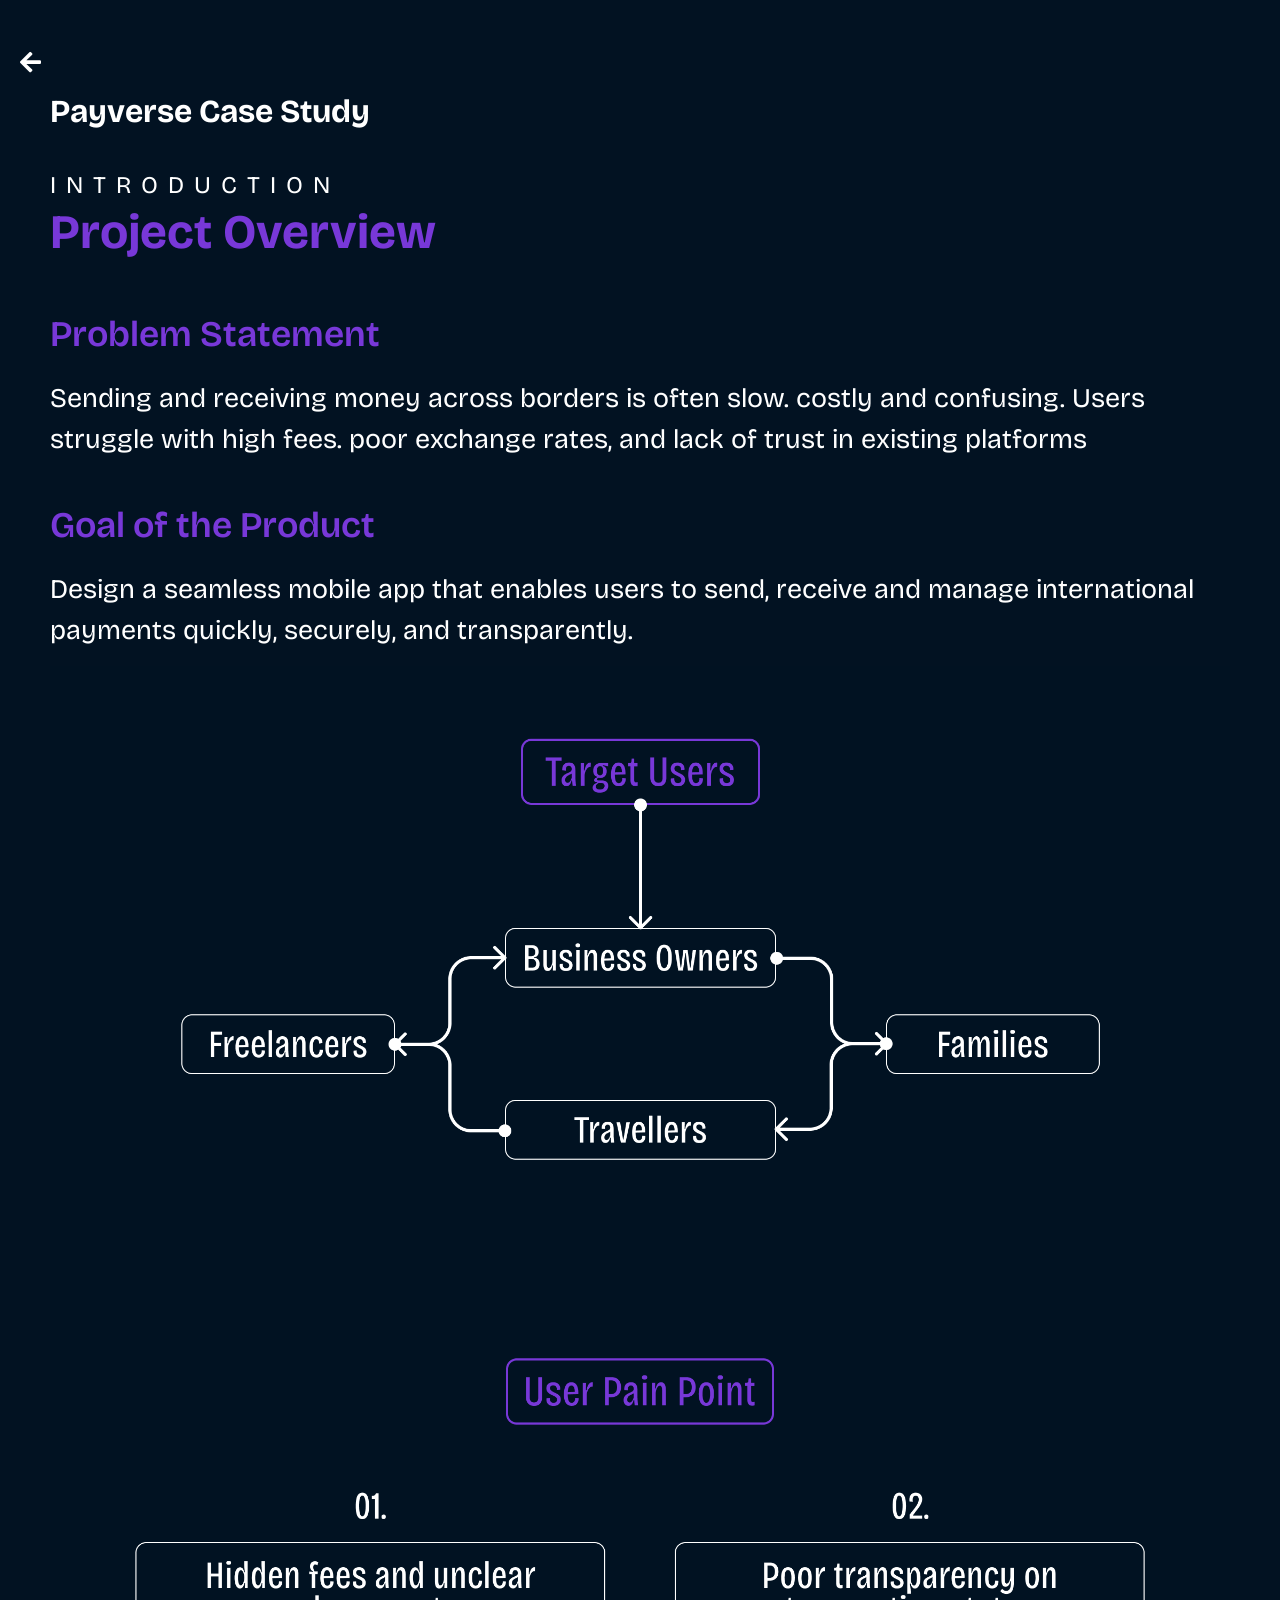
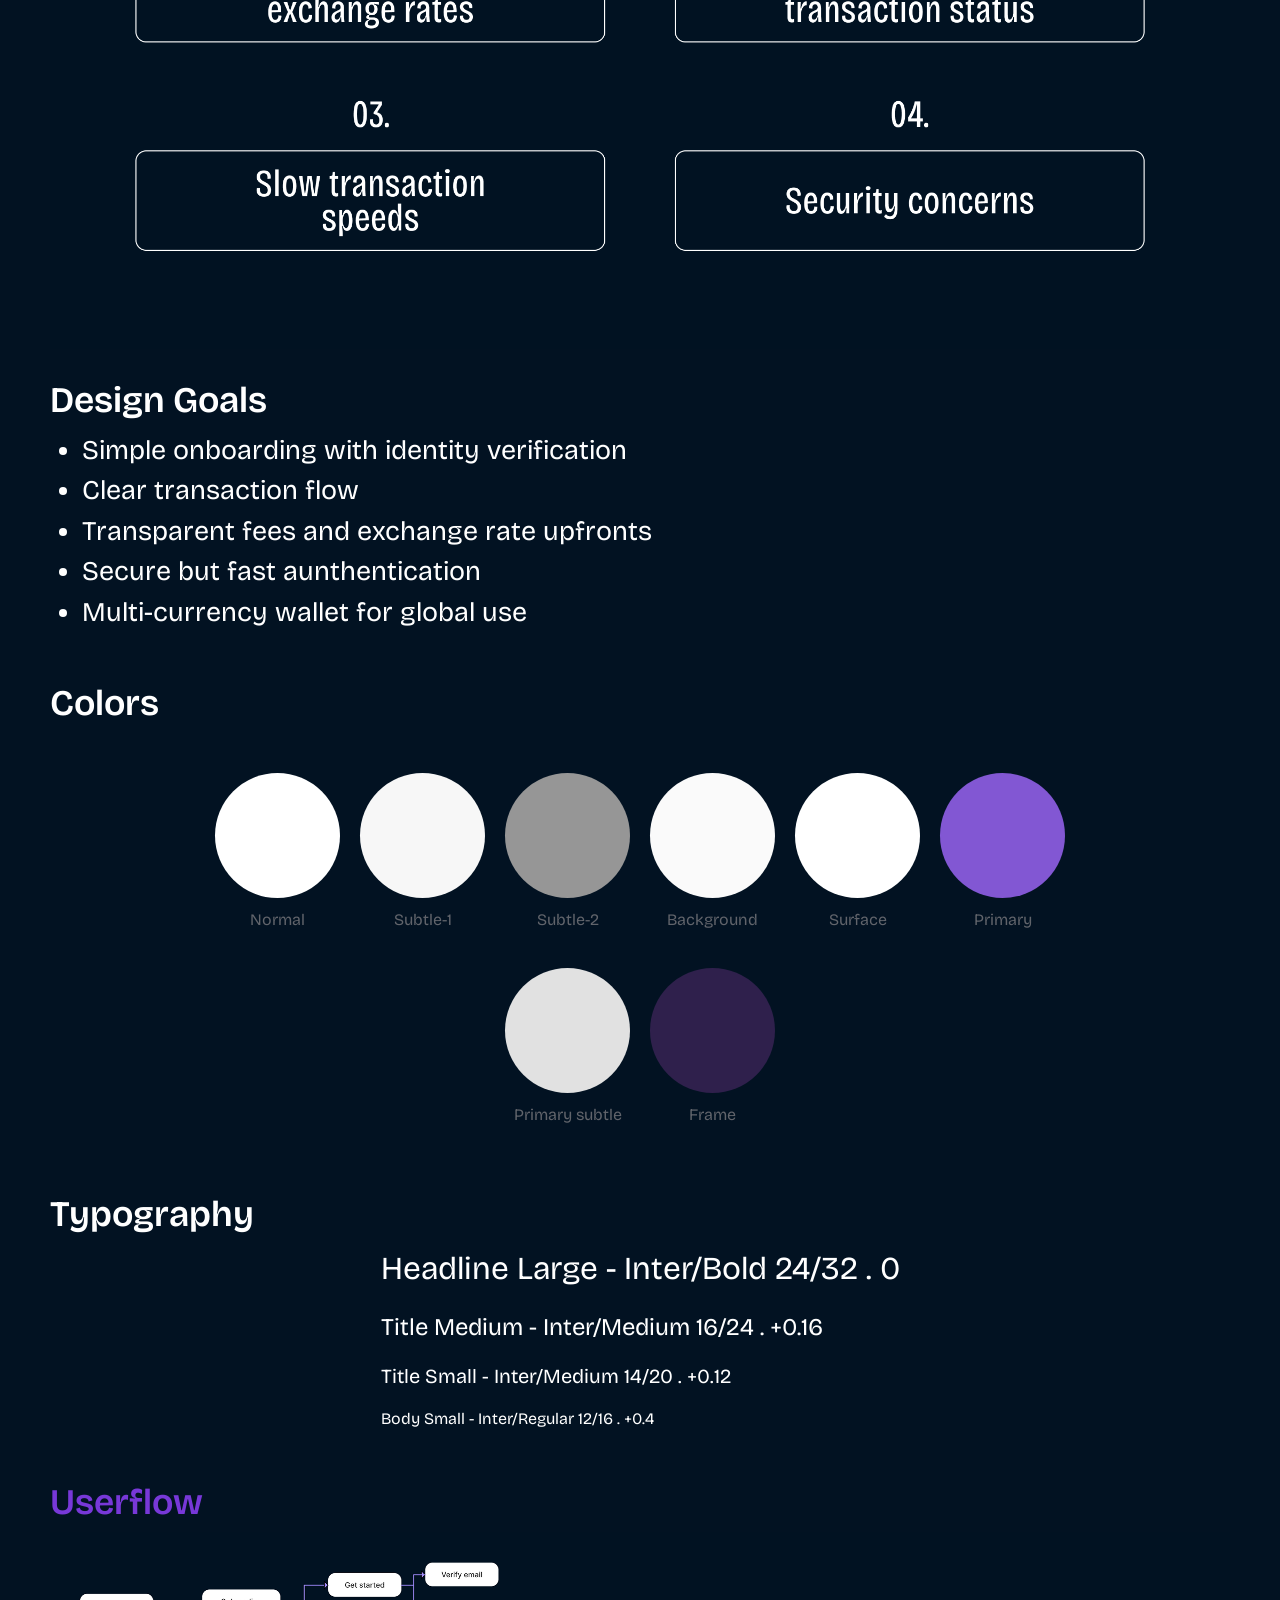
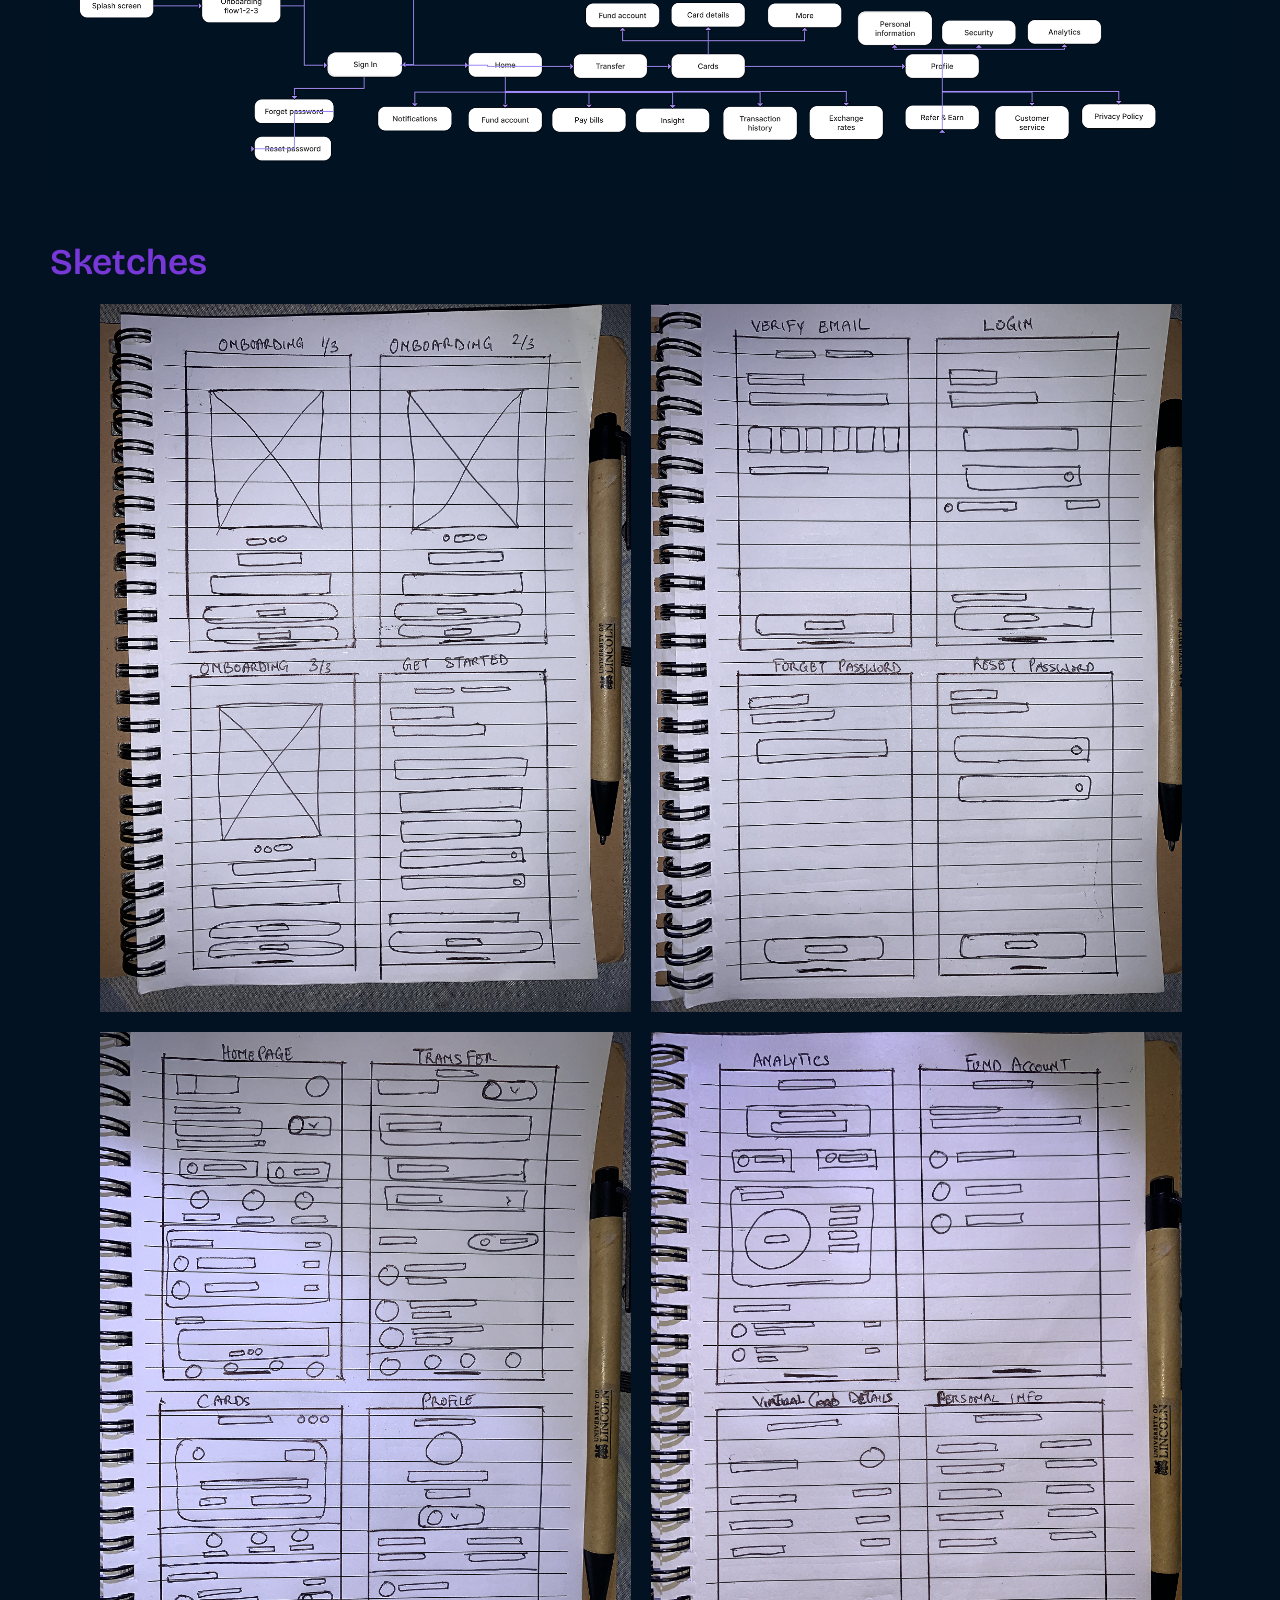
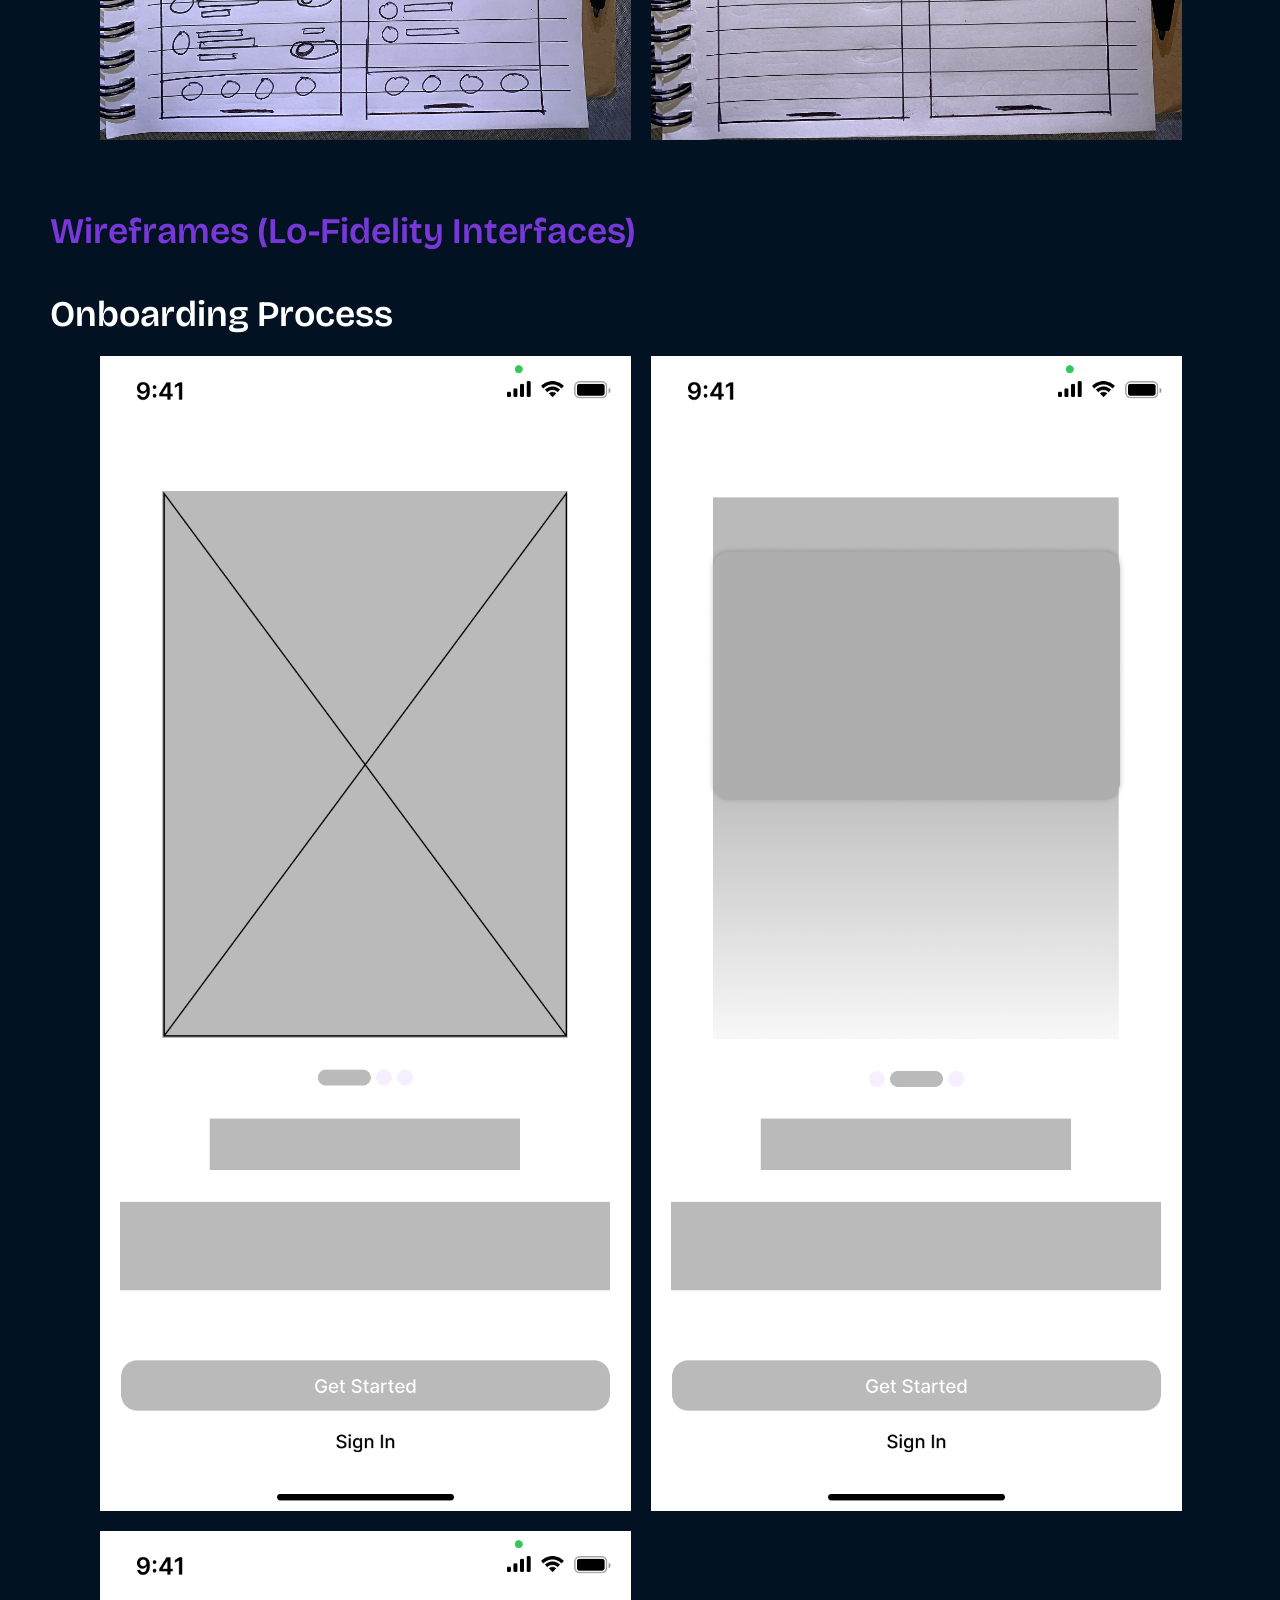
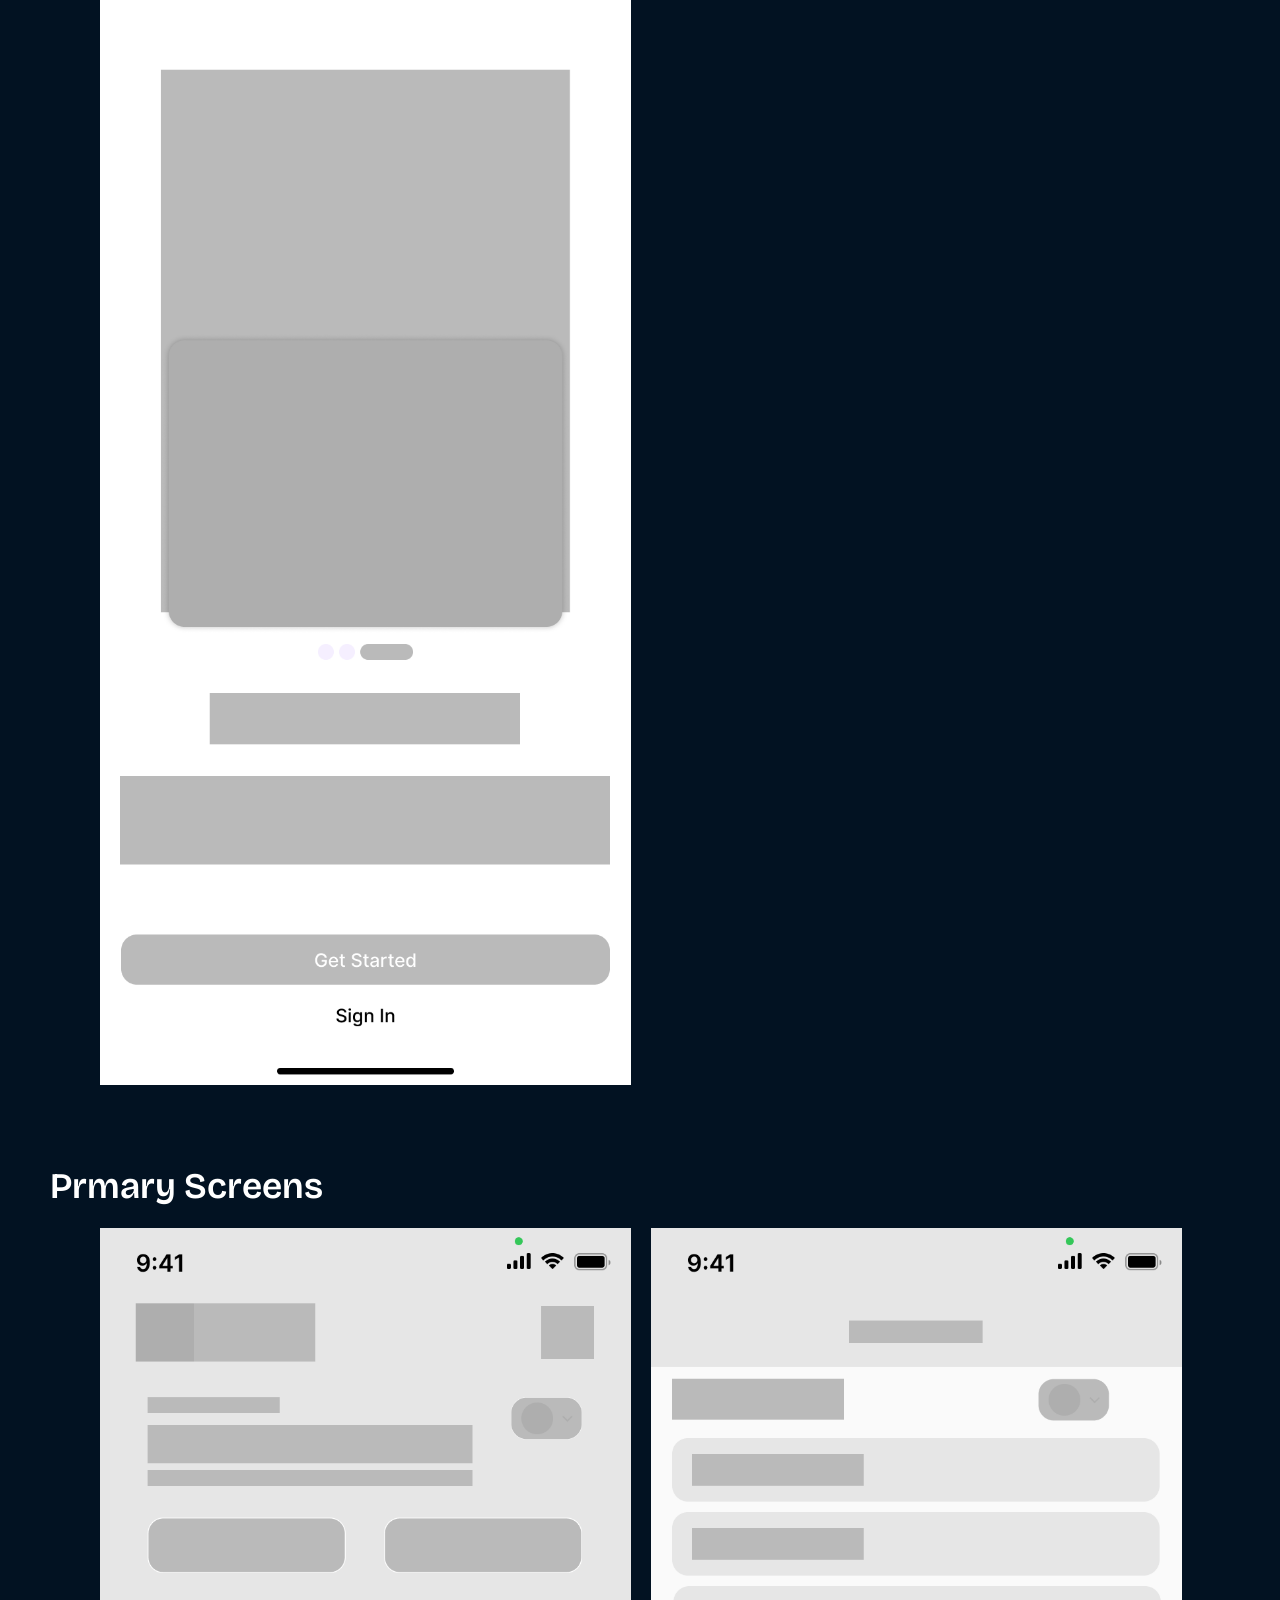
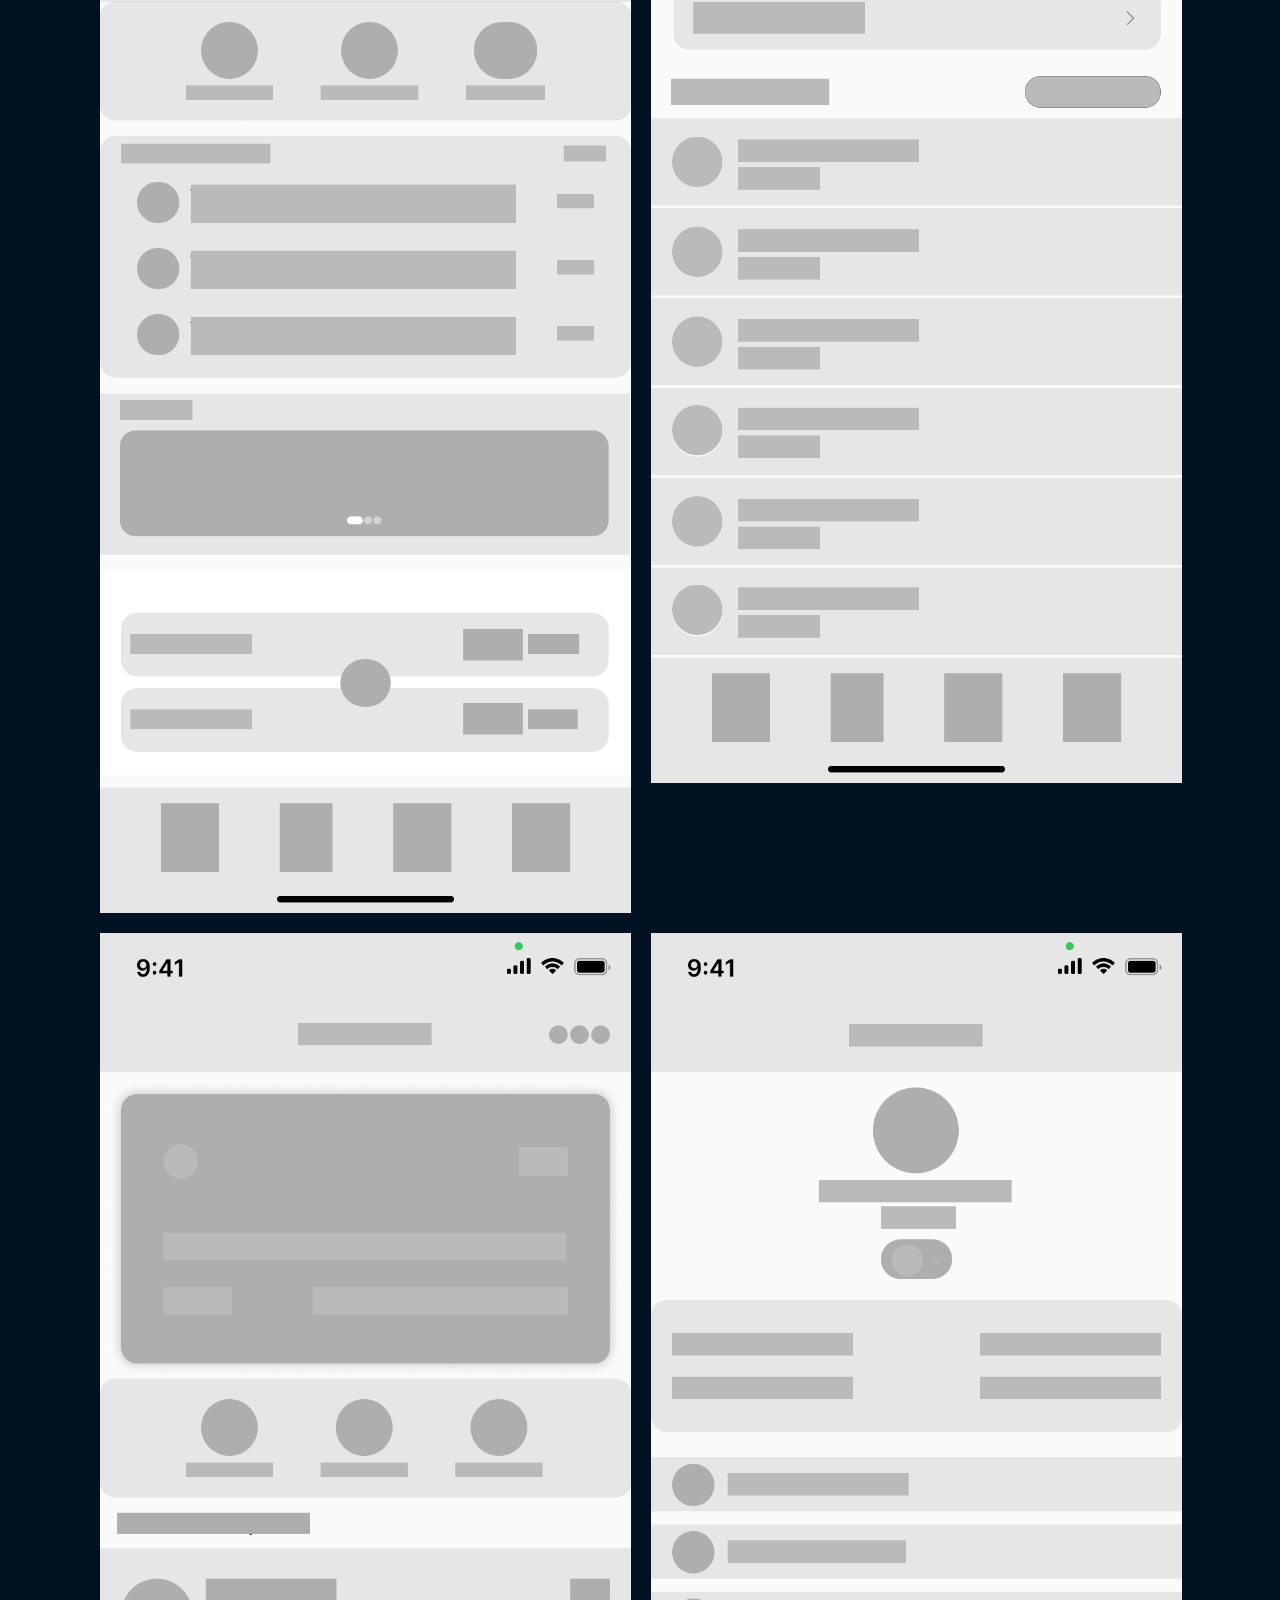
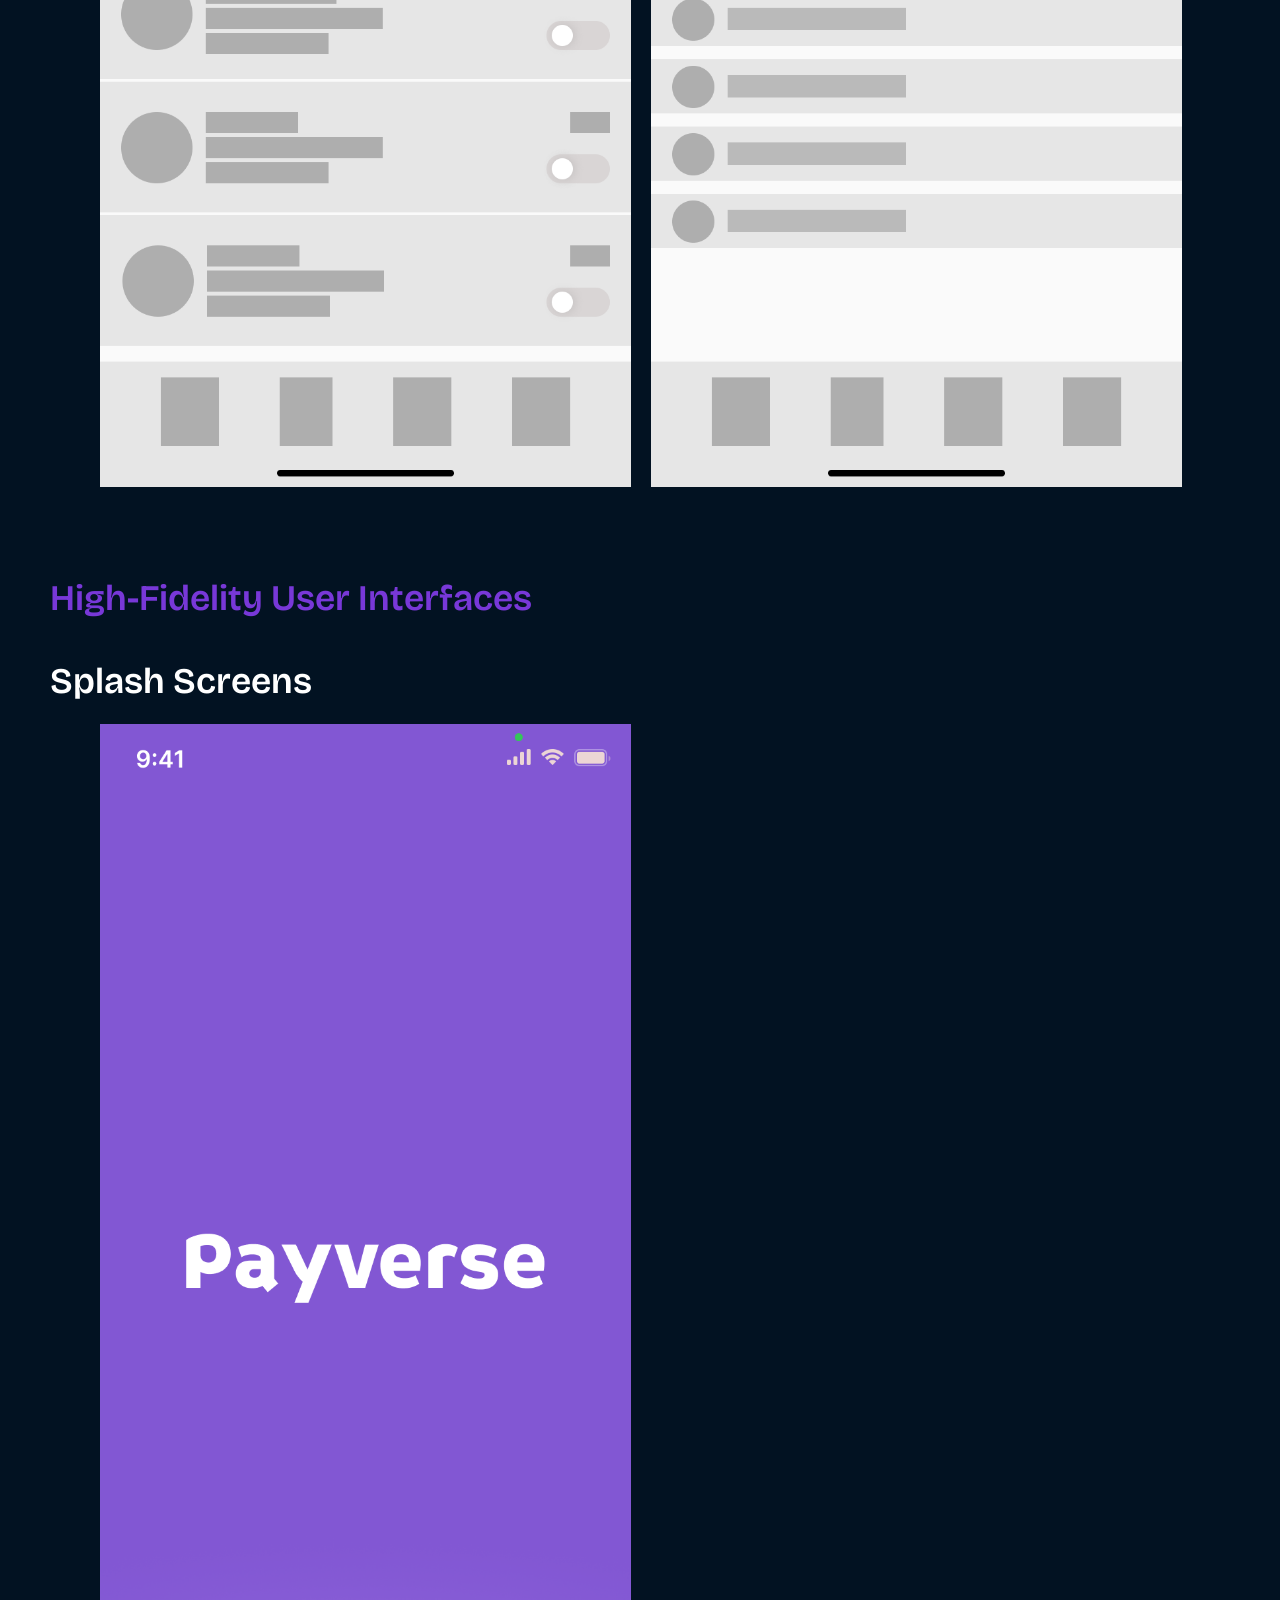
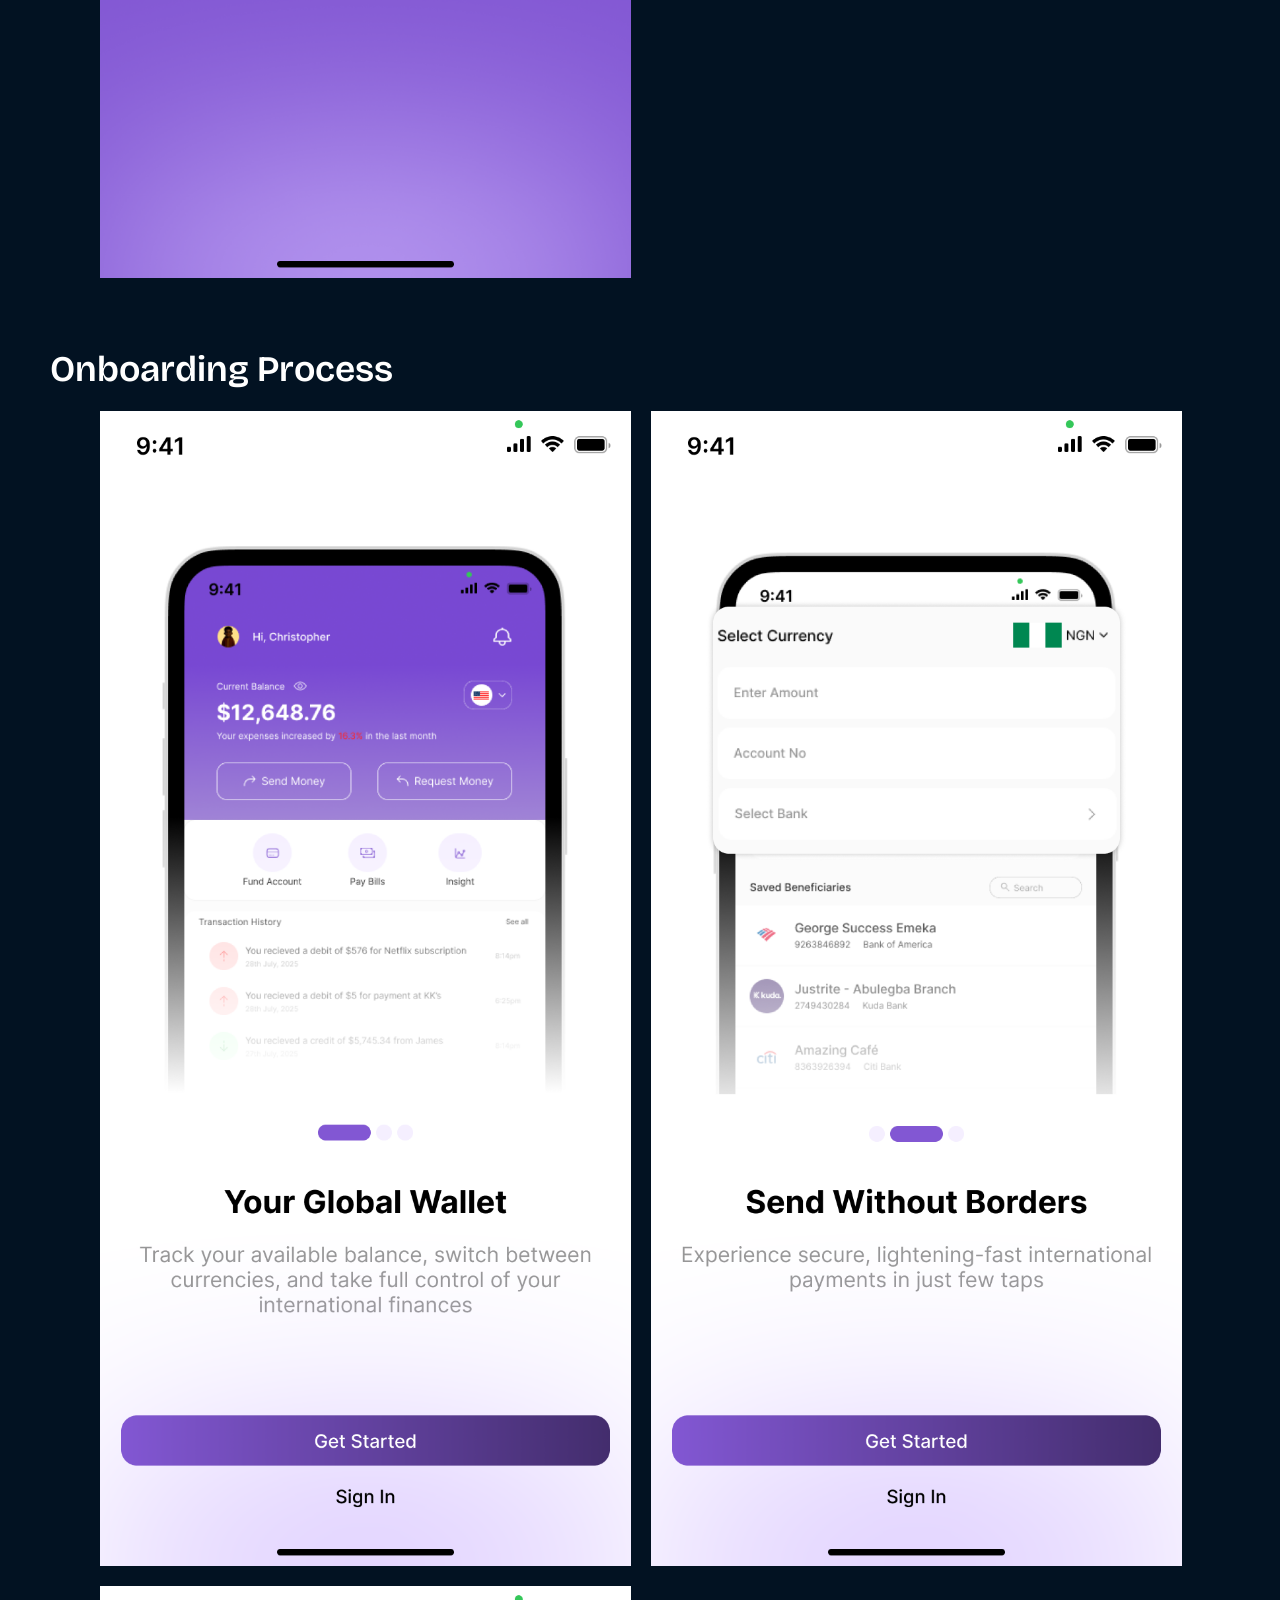
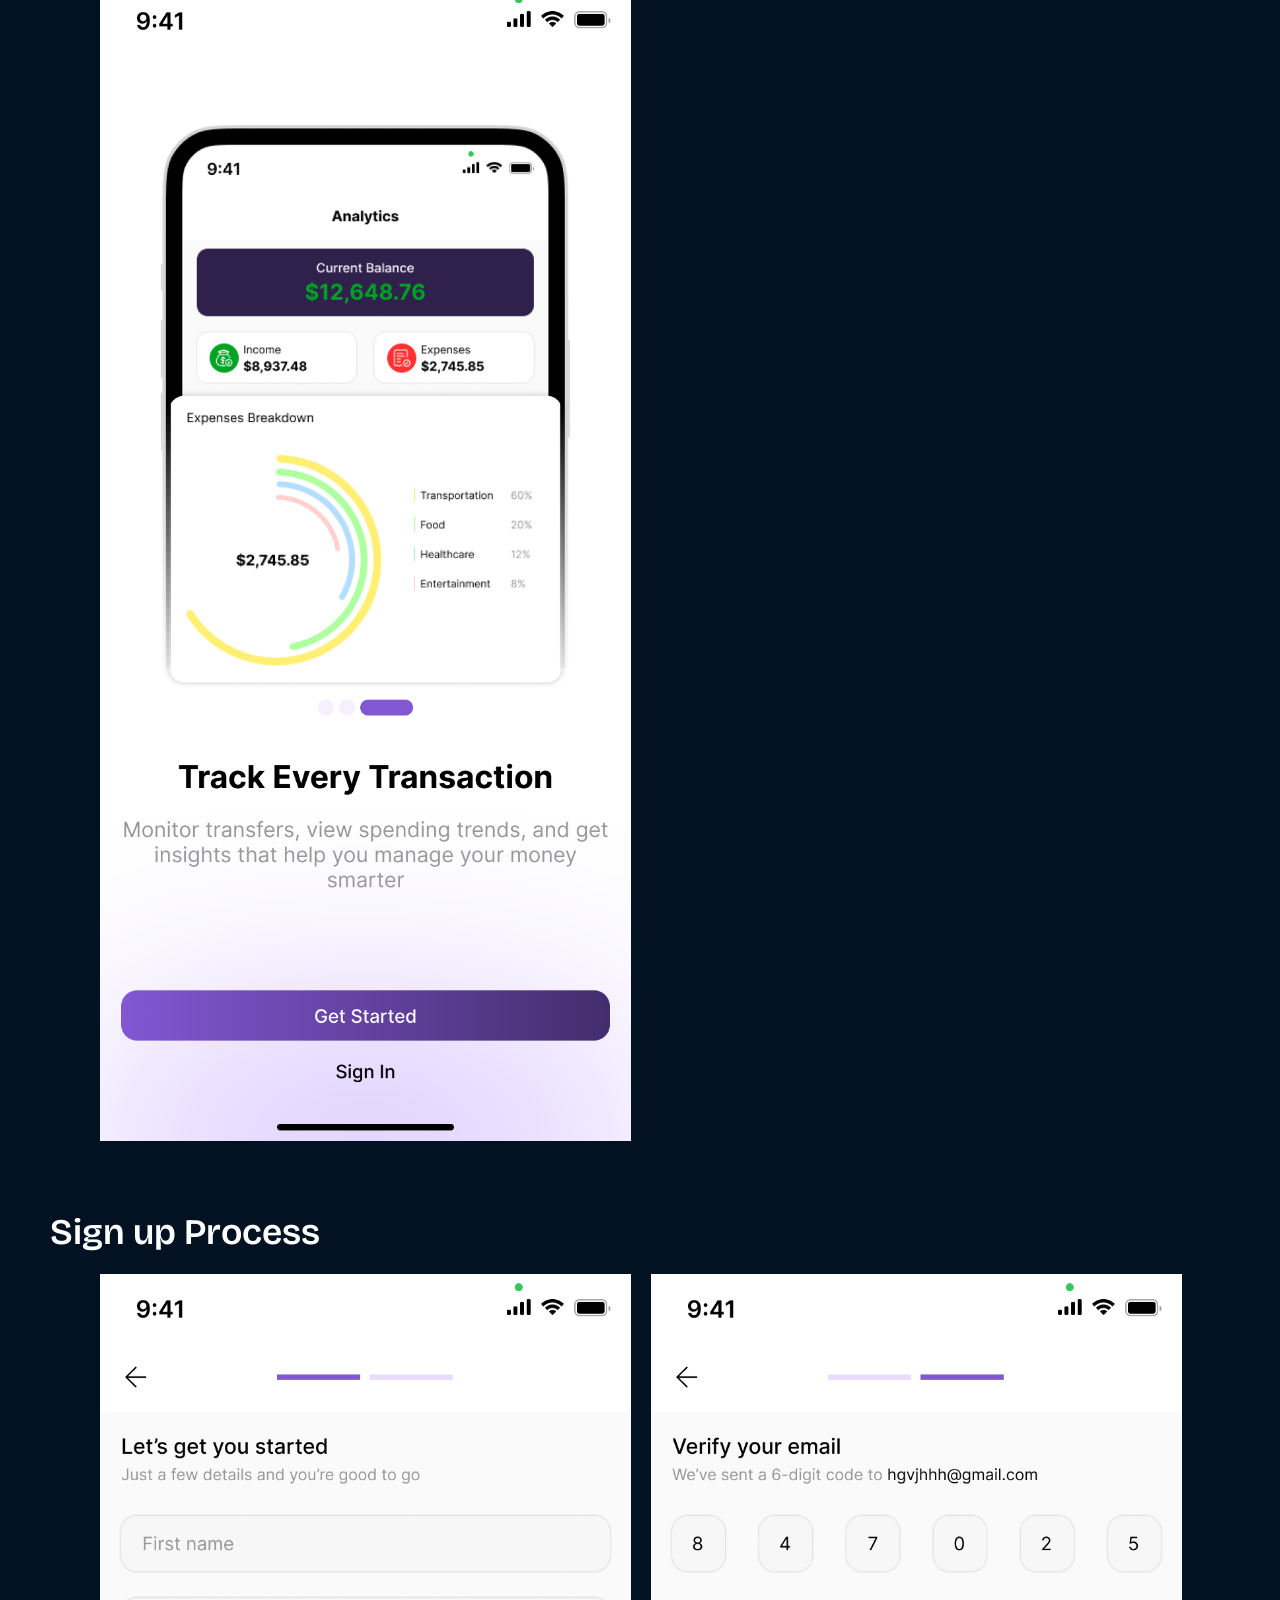
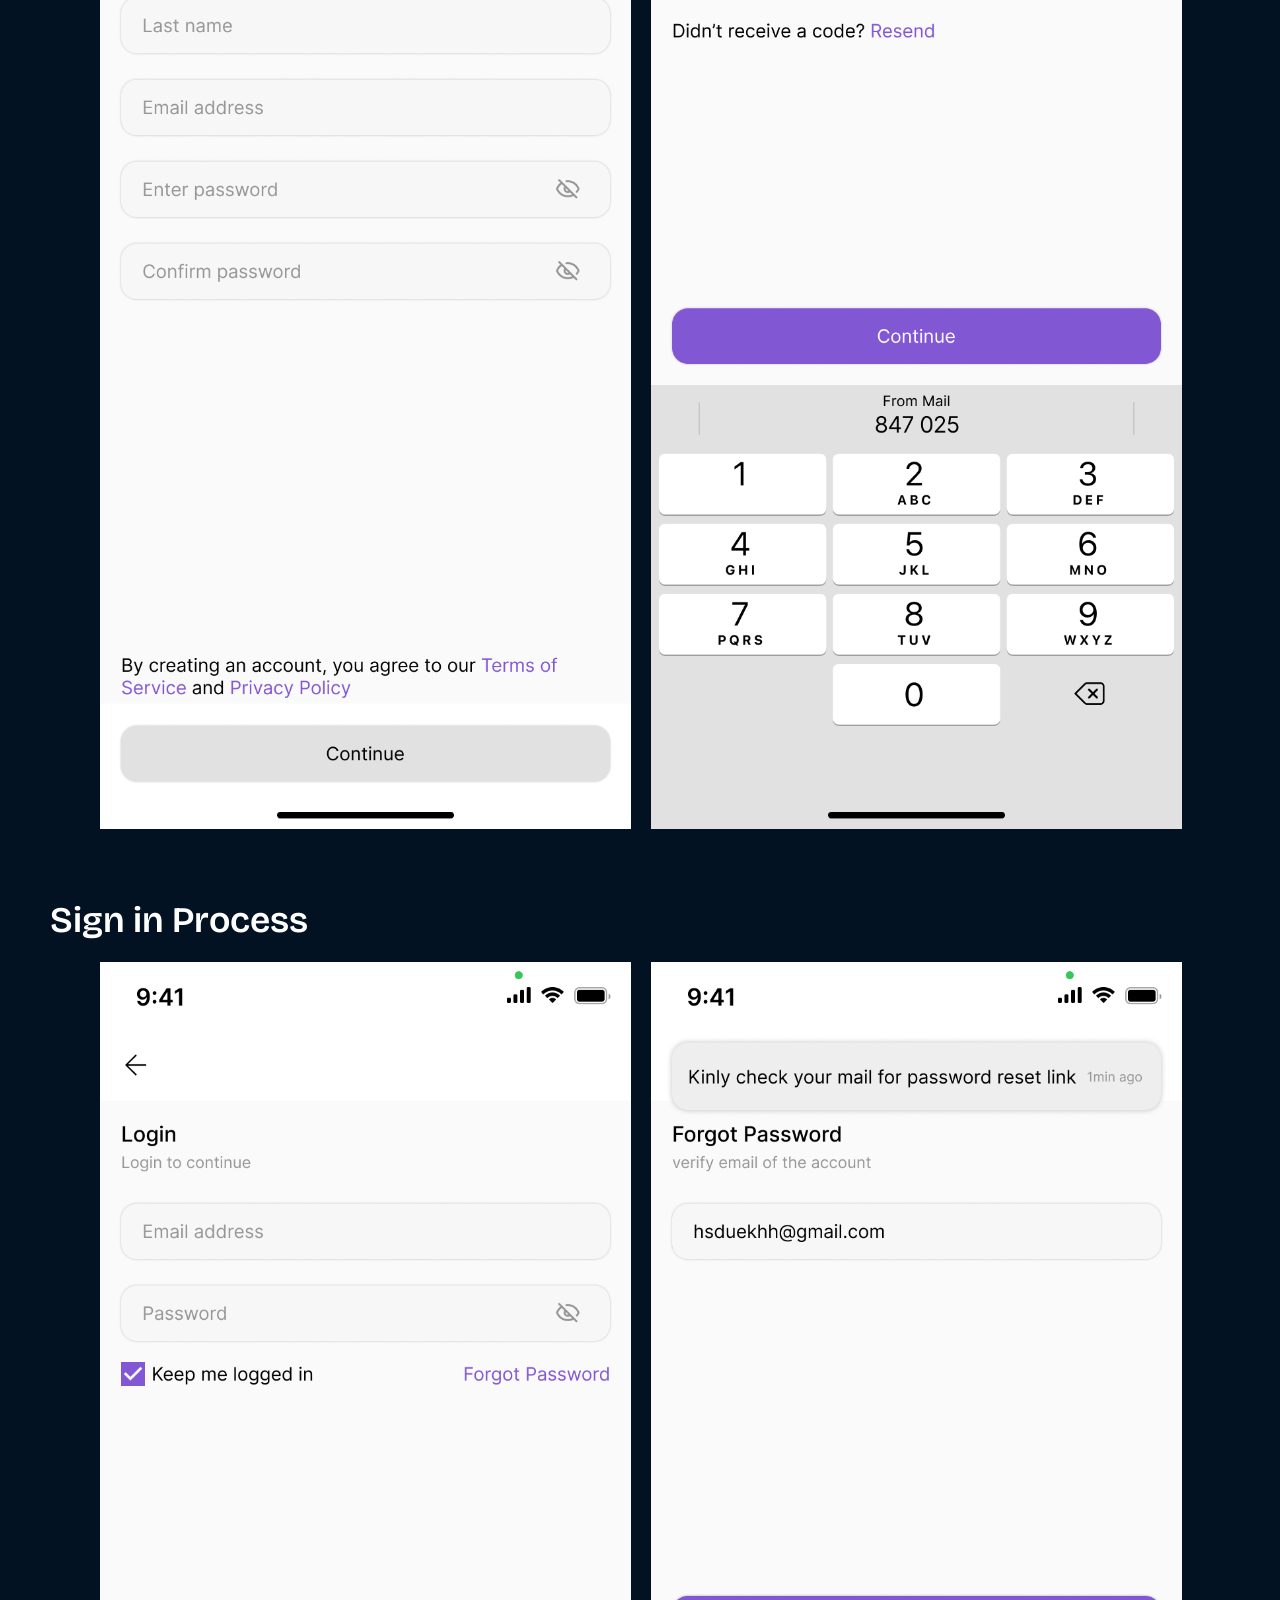
==== commit b99a9203: "Fix typo in header: 'Spalsh Screens' to 'Splash Screens'" ====
--- a/mobileCasestudy.html
+++ b/mobileCasestudy.html
@@ -188,7 +188,7 @@
             High-Fidelity User Interfaces
         </h2>
         <h2 class="con-title" style="margin-top: 40px; color: white; margin-bottom: 20px;">
-            Spalsh Screens
+            Splash Screens
         </h2>
         <div class="img">
             <div style="display:inline-block;">
--- a/mobileCasestudy.css
+++ b/mobileCasestudy.css
@@ -67,7 +67,7 @@
     font-size: 32px;
     color: white;
     font-weight: bold;
-    padding-bottom: 5px;
+    padding-bottom: 15px;
 }
 
 @media screen and (max-width: 768px) {
@@ -203,7 +203,7 @@
 
 @media screen and (max-width: 425px) {
     .img {
-        margin-left: 7px;
+        margin-left: 0;
     }
 }
 
